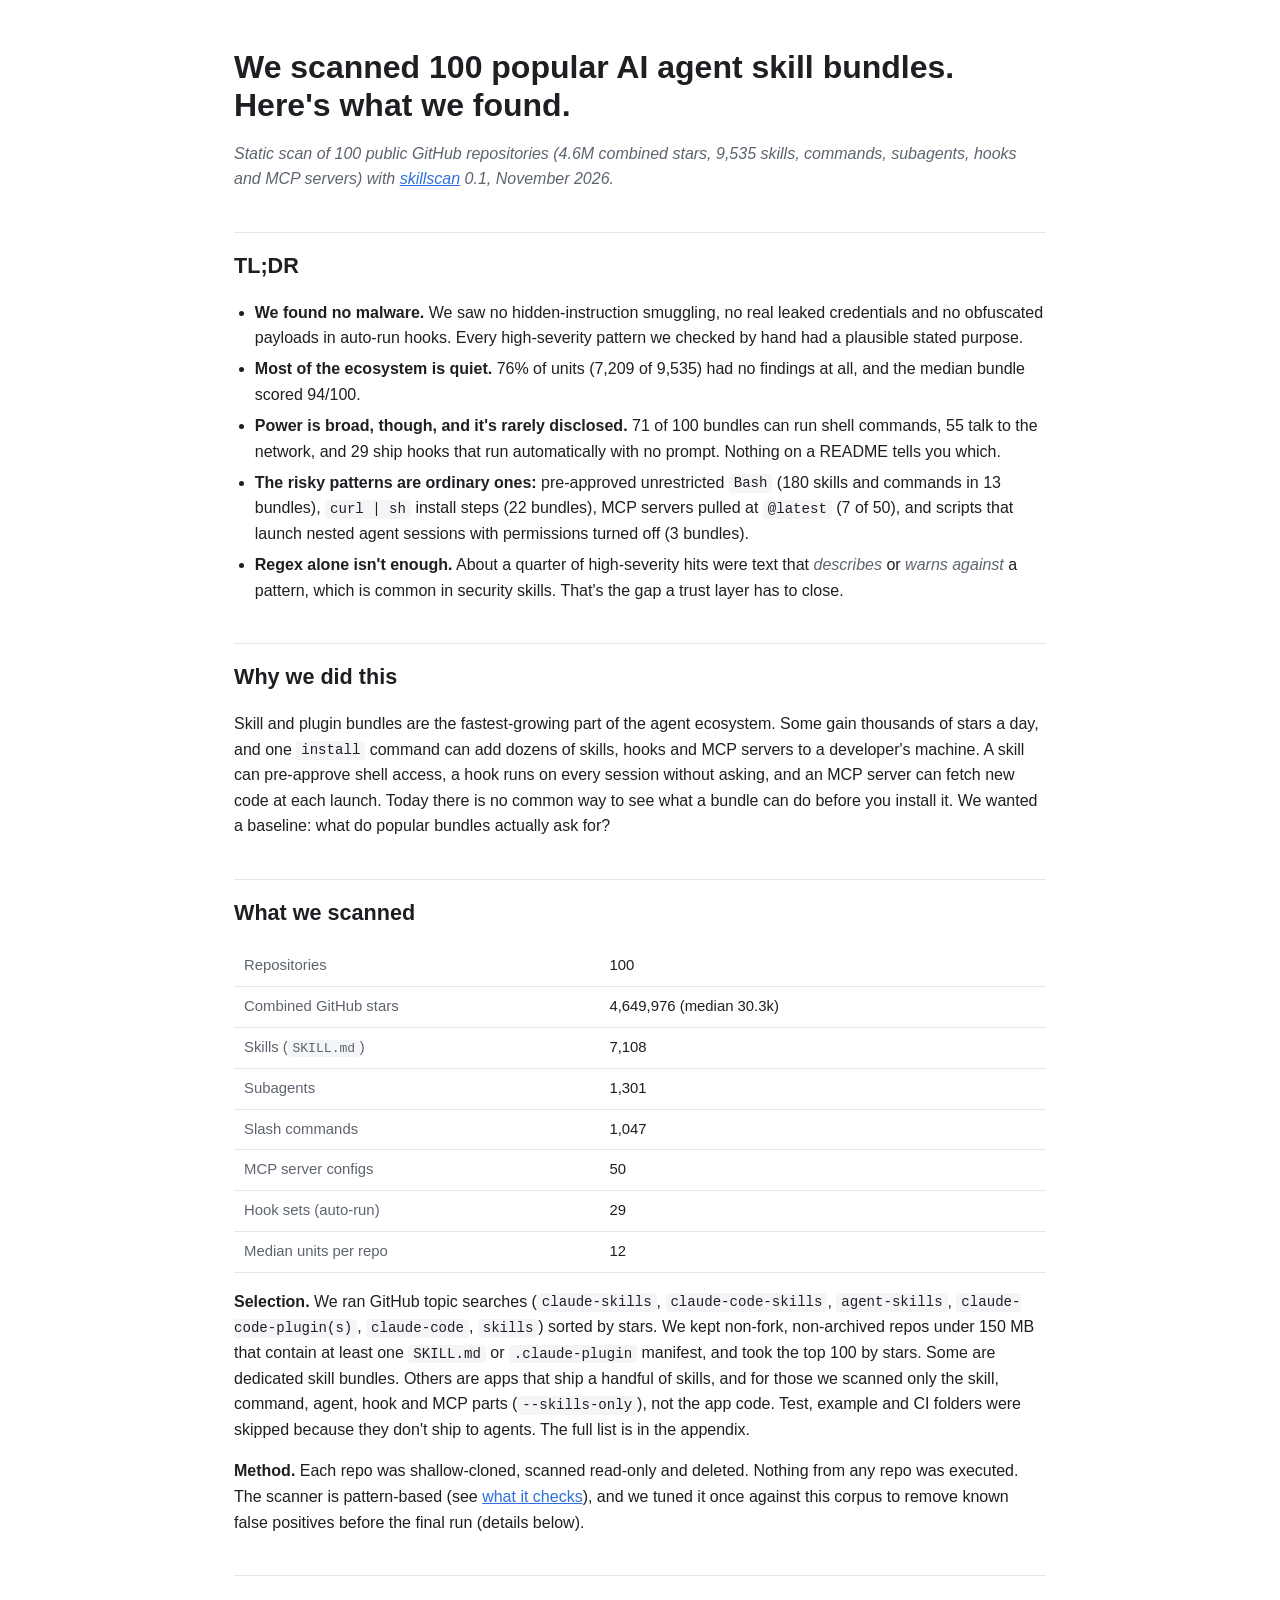
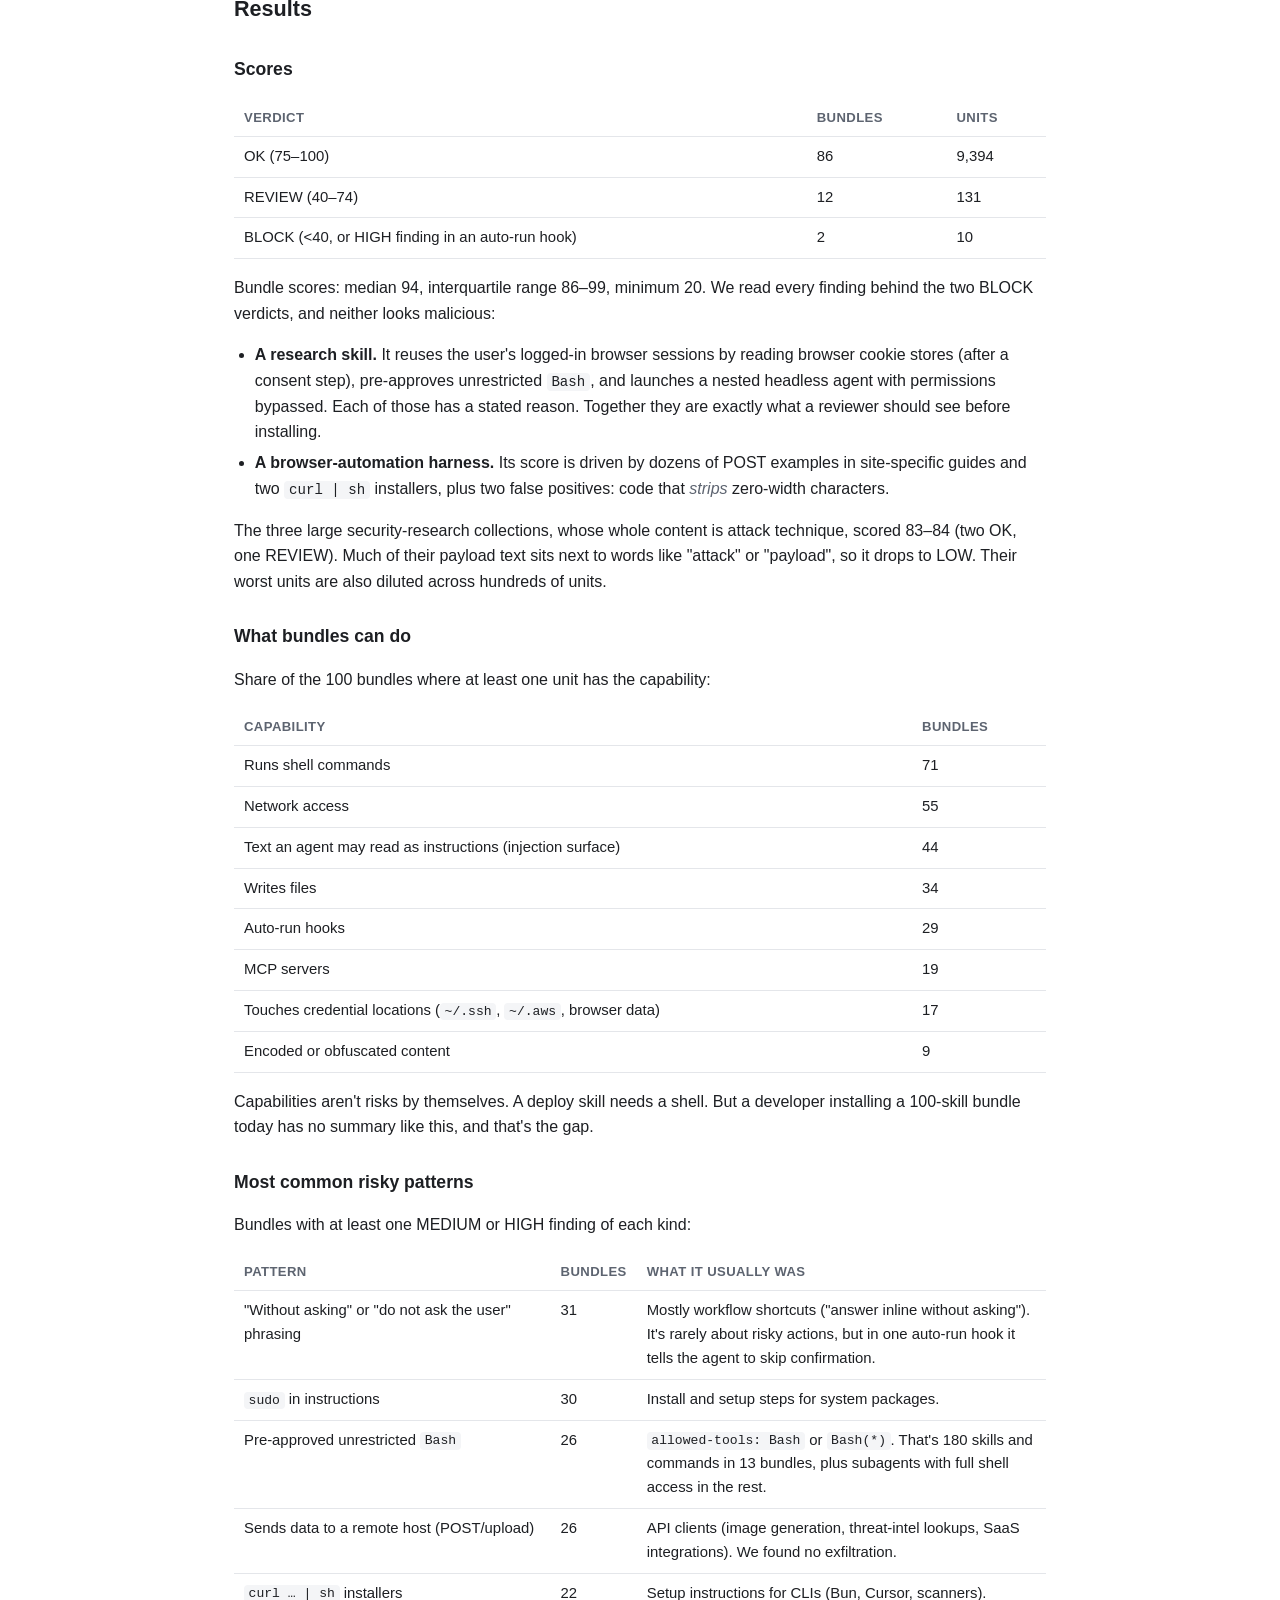
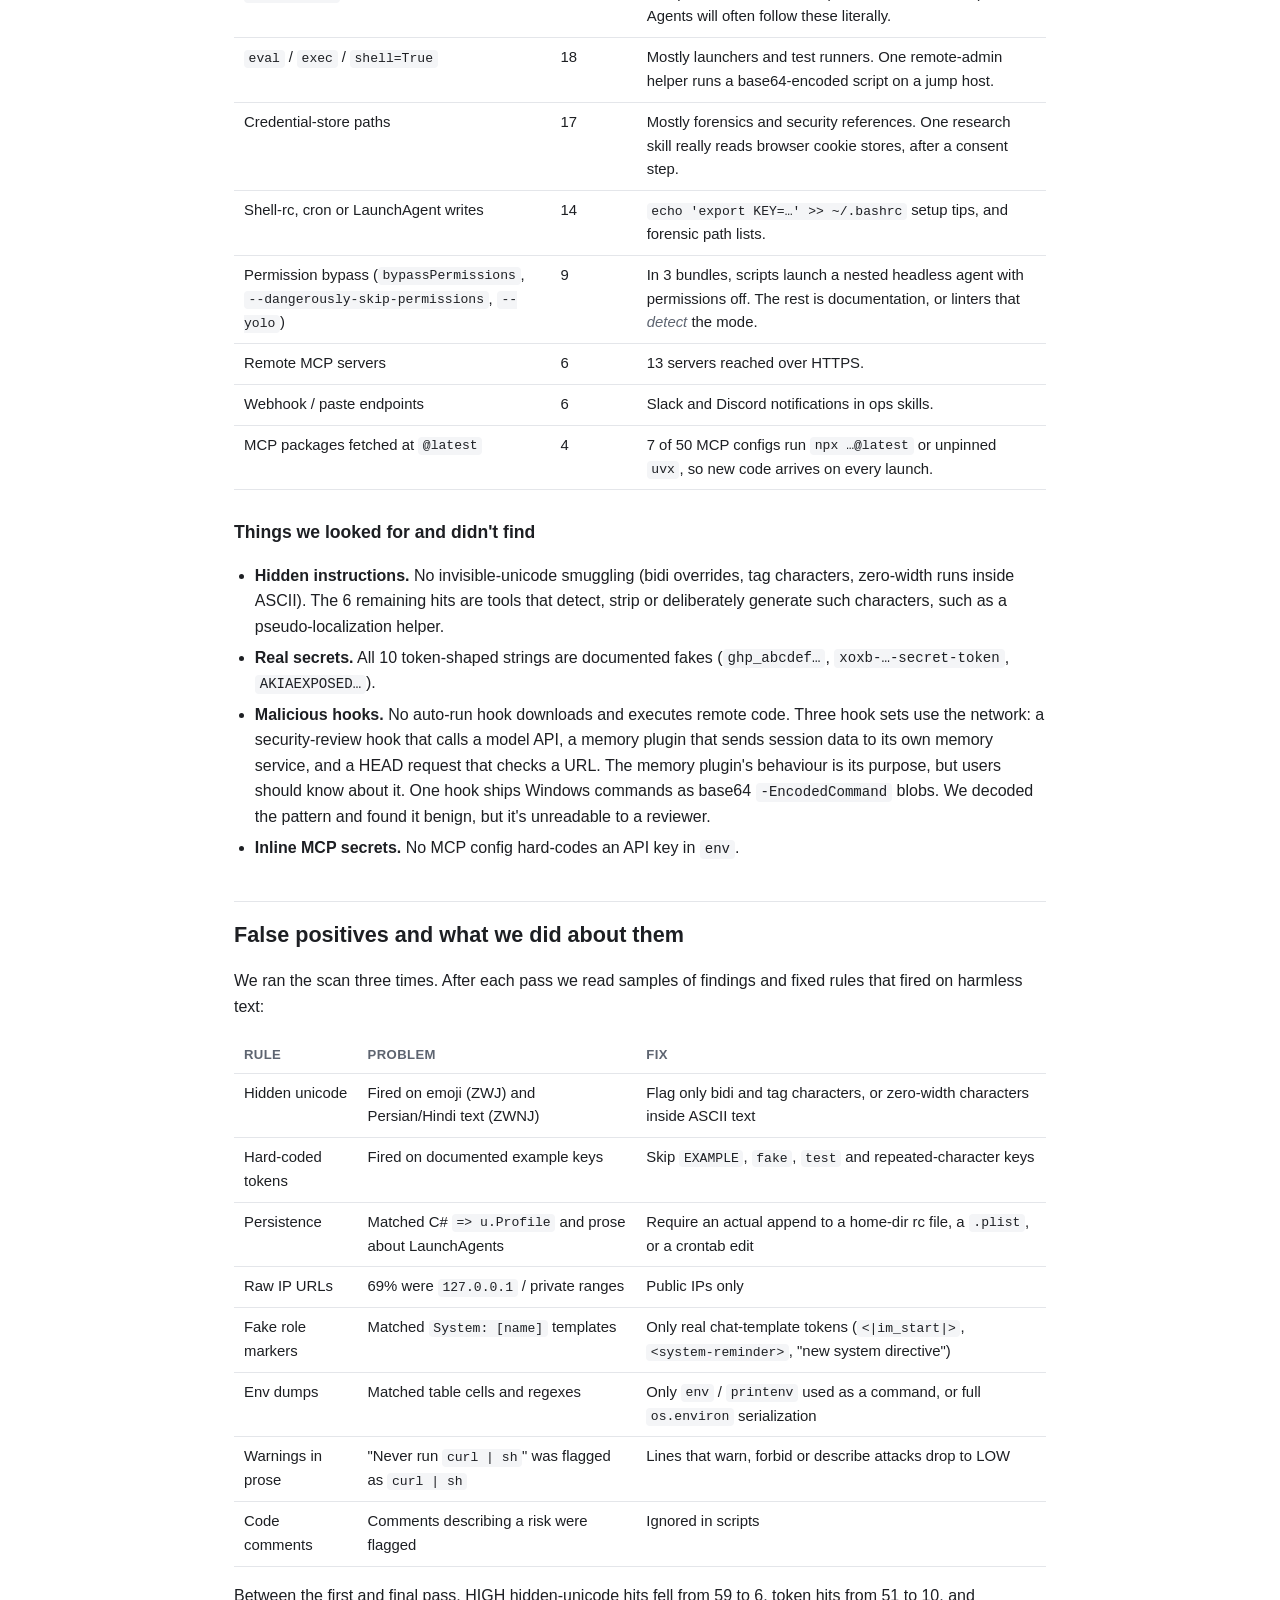
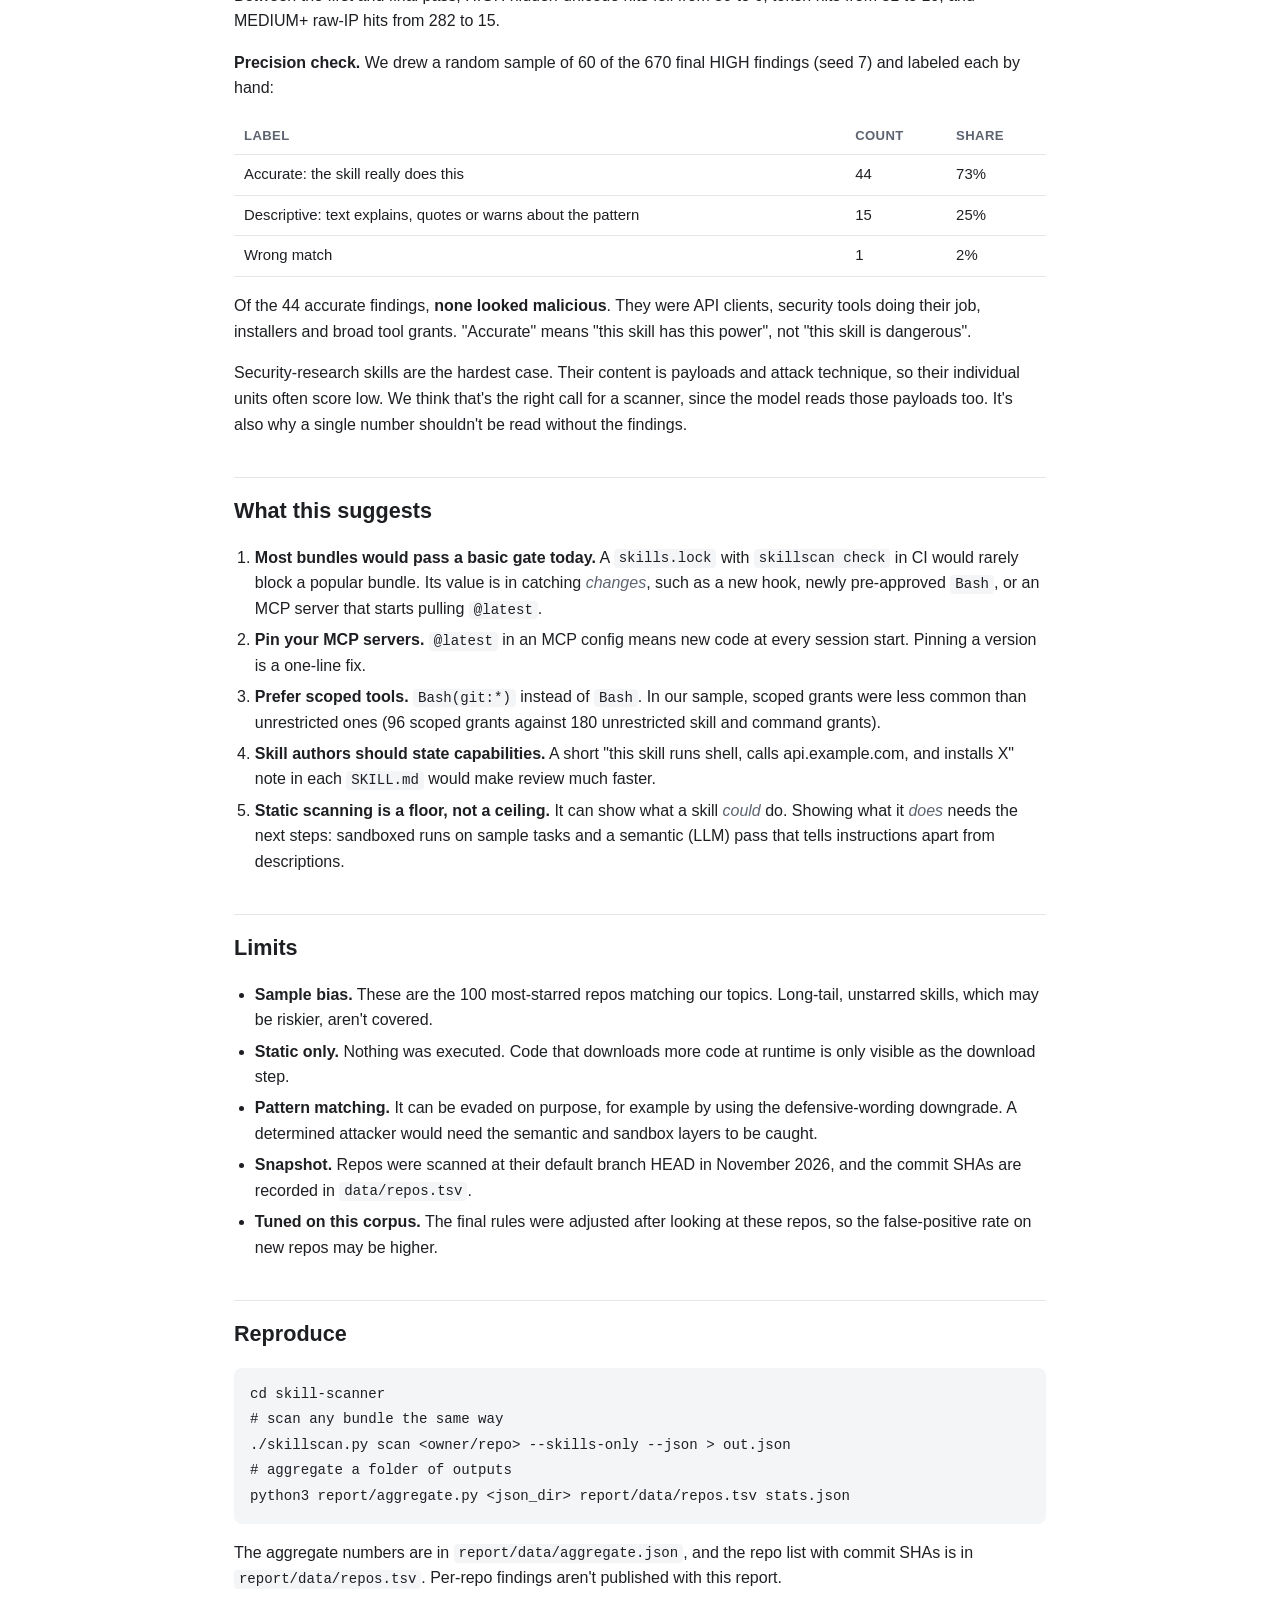
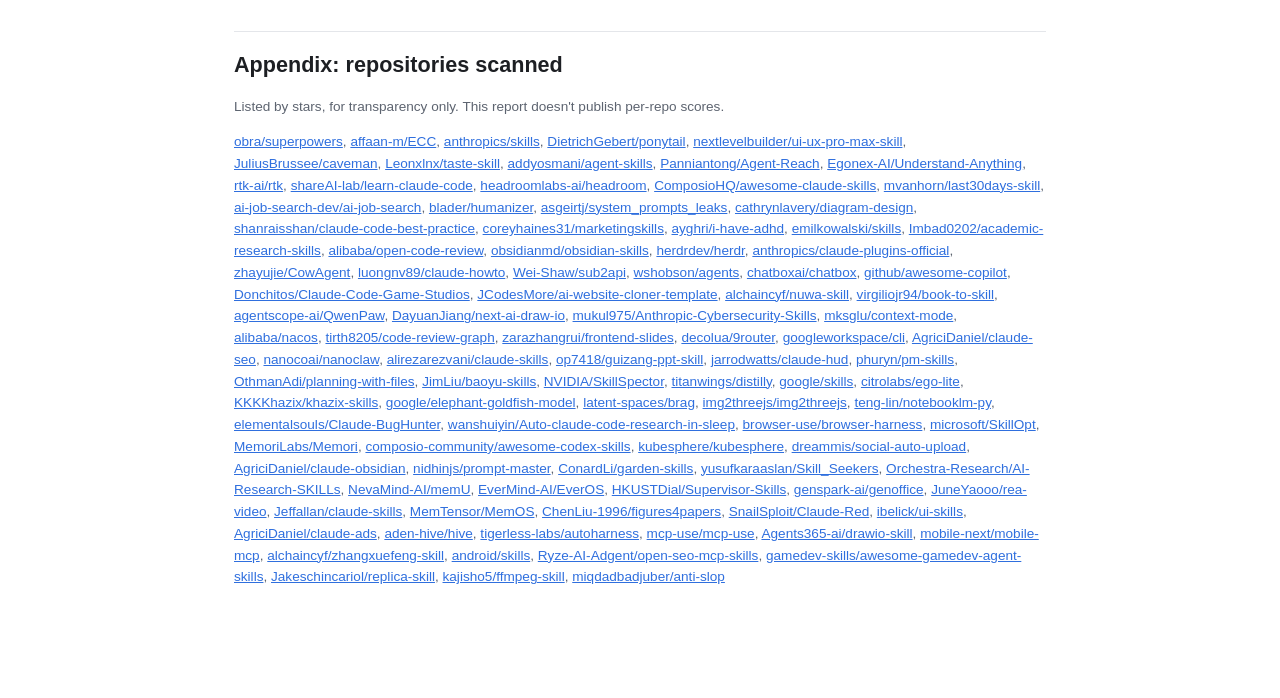
==== report/REPORT.html @ acdb9bb0 "Initial skillscan: scanner, report, ranking site, daily scan workflow Static trust scanner for agent" ====
<!doctype html>
<html lang="en"><head><meta charset="utf-8">
<meta name="viewport" content="width=device-width,initial-scale=1">
<title>We scanned 100 popular AI agent skill bundles. Here&#x27;s what we found.</title>
<style>
:root{--fg:#1d1f23;--muted:#5d6470;--bg:#fff;--line:#e4e6ea;--accent:#2f6fde;--code:#f4f5f7}
@media (prefers-color-scheme:dark){:root{--fg:#e6e8eb;--muted:#9aa1ac;--bg:#15171a;--line:#2b2f35;--accent:#7aa7ff;--code:#1f2227}}
*{box-sizing:border-box}
body{margin:0;background:var(--bg);color:var(--fg);font:16px/1.6 -apple-system,BlinkMacSystemFont,"Segoe UI",Inter,sans-serif}
main{max-width:860px;margin:0 auto;padding:48px 24px 96px}
h1{font-size:2rem;line-height:1.2;margin:0 0 .5rem}
h2{font-size:1.35rem;margin:2.5rem 0 .75rem;padding-top:1rem;border-top:1px solid var(--line)}
h3{font-size:1.1rem;margin:1.75rem 0 .5rem}
p,li{color:var(--fg)} em{color:var(--muted)}
a{color:var(--accent)}
code{font:0.88em ui-monospace,SFMono-Regular,Menlo,monospace;background:var(--code);padding:.1em .35em;border-radius:4px}
pre{background:var(--code);padding:14px 16px;border-radius:8px;overflow:auto} pre code{padding:0;background:none}
table{width:100%;border-collapse:collapse;margin:1rem 0;font-size:.93rem}
th,td{text-align:left;vertical-align:top;padding:8px 10px;border-bottom:1px solid var(--line)}
th{font-weight:600;color:var(--muted);font-size:.82rem;text-transform:uppercase;letter-spacing:.03em}
td:nth-child(2){font-variant-numeric:tabular-nums}
table.kv td:first-child{color:var(--muted);width:45%}
ul,ol{padding-left:1.3rem} li{margin:.35rem 0}
#appendix-repositories-scanned ~ p{font-size:.85rem;color:var(--muted)}
</style></head>
<body><main>
<h1 id="we-scanned-100-popular-ai-agent-skill-bundles-heres-what-we-found">We scanned 100 popular AI agent skill bundles. Here's what we found.</h1>
<p><em>Static scan of 100 public GitHub repositories (4.6M combined stars, 9,535 skills, commands, subagents, hooks and MCP servers) with <a href="../README.md">skillscan</a> 0.1, November 2026.</em></p>
<h2 id="tldr">TL;DR</h2>
<ul><li><strong>We found no malware.</strong> We saw no hidden-instruction smuggling, no real leaked credentials and no obfuscated payloads in auto-run hooks. Every high-severity pattern we checked by hand had a plausible stated purpose.</li><li><strong>Most of the ecosystem is quiet.</strong> 76% of units (7,209 of 9,535) had no findings at all, and the median bundle scored 94/100.</li><li><strong>Power is broad, though, and it's rarely disclosed.</strong> 71 of 100 bundles can run shell commands, 55 talk to the network, and 29 ship hooks that run automatically with no prompt. Nothing on a README tells you which.</li><li><strong>The risky patterns are ordinary ones:</strong> pre-approved unrestricted <code>Bash</code> (180 skills and commands in 13 bundles), <code>curl | sh</code> install steps (22 bundles), MCP servers pulled at <code>@latest</code> (7 of 50), and scripts that launch nested agent sessions with permissions turned off (3 bundles).</li><li><strong>Regex alone isn't enough.</strong> About a quarter of high-severity hits were text that <em>describes</em> or <em>warns against</em> a pattern, which is common in security skills. That's the gap a trust layer has to close.</li></ul>
<h2 id="why-we-did-this">Why we did this</h2>
<p>Skill and plugin bundles are the fastest-growing part of the agent ecosystem. Some gain thousands of stars a day, and one <code>install</code> command can add dozens of skills, hooks and MCP servers to a developer's machine. A skill can pre-approve shell access, a hook runs on every session without asking, and an MCP server can fetch new code at each launch. Today there is no common way to see what a bundle can do before you install it. We wanted a baseline: what do popular bundles actually ask for?</p>
<h2 id="what-we-scanned">What we scanned</h2>
<table class="kv"><tbody><tr><td>Repositories</td><td>100</td></tr><tr><td>Combined GitHub stars</td><td>4,649,976 (median 30.3k)</td></tr><tr><td>Skills (<code>SKILL.md</code>)</td><td>7,108</td></tr><tr><td>Subagents</td><td>1,301</td></tr><tr><td>Slash commands</td><td>1,047</td></tr><tr><td>MCP server configs</td><td>50</td></tr><tr><td>Hook sets (auto-run)</td><td>29</td></tr><tr><td>Median units per repo</td><td>12</td></tr></tbody></table>
<p><strong>Selection.</strong> We ran GitHub topic searches (<code>claude-skills</code>, <code>claude-code-skills</code>, <code>agent-skills</code>, <code>claude-code-plugin(s)</code>, <code>claude-code</code>, <code>skills</code>) sorted by stars. We kept non-fork, non-archived repos under 150 MB that contain at least one <code>SKILL.md</code> or <code>.claude-plugin</code> manifest, and took the top 100 by stars. Some are dedicated skill bundles. Others are apps that ship a handful of skills, and for those we scanned only the skill, command, agent, hook and MCP parts (<code>--skills-only</code>), not the app code. Test, example and CI folders were skipped because they don't ship to agents. The full list is in the appendix.</p>
<p><strong>Method.</strong> Each repo was shallow-cloned, scanned read-only and deleted. Nothing from any repo was executed. The scanner is pattern-based (see <a href="../README.md#what-it-checks">what it checks</a>), and we tuned it once against this corpus to remove known false positives before the final run (details below).</p>
<h2 id="results">Results</h2>
<h3 id="scores">Scores</h3>
<table><thead><tr><th>Verdict</th><th>Bundles</th><th>Units</th></tr></thead><tbody><tr><td>OK (75–100)</td><td>86</td><td>9,394</td></tr><tr><td>REVIEW (40–74)</td><td>12</td><td>131</td></tr><tr><td>BLOCK (&lt;40, or HIGH finding in an auto-run hook)</td><td>2</td><td>10</td></tr></tbody></table>
<p>Bundle scores: median 94, interquartile range 86–99, minimum 20. We read every finding behind the two BLOCK verdicts, and neither looks malicious:</p>
<ul><li><strong>A research skill.</strong> It reuses the user's logged-in browser sessions by reading browser cookie stores (after a consent step), pre-approves unrestricted <code>Bash</code>, and launches a nested headless agent with permissions bypassed. Each of those has a stated reason. Together they are exactly what a reviewer should see before installing.</li><li><strong>A browser-automation harness.</strong> Its score is driven by dozens of POST examples in site-specific guides and two <code>curl | sh</code> installers, plus two false positives: code that <em>strips</em> zero-width characters.</li></ul>
<p>The three large security-research collections, whose whole content is attack technique, scored 83–84 (two OK, one REVIEW). Much of their payload text sits next to words like "attack" or "payload", so it drops to LOW. Their worst units are also diluted across hundreds of units.</p>
<h3 id="what-bundles-can-do">What bundles can do</h3>
<p>Share of the 100 bundles where at least one unit has the capability:</p>
<table><thead><tr><th>Capability</th><th>Bundles</th></tr></thead><tbody><tr><td>Runs shell commands</td><td>71</td></tr><tr><td>Network access</td><td>55</td></tr><tr><td>Text an agent may read as instructions (injection surface)</td><td>44</td></tr><tr><td>Writes files</td><td>34</td></tr><tr><td>Auto-run hooks</td><td>29</td></tr><tr><td>MCP servers</td><td>19</td></tr><tr><td>Touches credential locations (<code>~/.ssh</code>, <code>~/.aws</code>, browser data)</td><td>17</td></tr><tr><td>Encoded or obfuscated content</td><td>9</td></tr></tbody></table>
<p>Capabilities aren't risks by themselves. A deploy skill needs a shell. But a developer installing a 100-skill bundle today has no summary like this, and that's the gap.</p>
<h3 id="most-common-risky-patterns">Most common risky patterns</h3>
<p>Bundles with at least one MEDIUM or HIGH finding of each kind:</p>
<table><thead><tr><th>Pattern</th><th>Bundles</th><th>What it usually was</th></tr></thead><tbody><tr><td>"Without asking" or "do not ask the user" phrasing</td><td>31</td><td>Mostly workflow shortcuts ("answer inline without asking"). It's rarely about risky actions, but in one auto-run hook it tells the agent to skip confirmation.</td></tr><tr><td><code>sudo</code> in instructions</td><td>30</td><td>Install and setup steps for system packages.</td></tr><tr><td>Pre-approved unrestricted <code>Bash</code></td><td>26</td><td><code>allowed-tools: Bash</code> or <code>Bash(*)</code>. That's 180 skills and commands in 13 bundles, plus subagents with full shell access in the rest.</td></tr><tr><td>Sends data to a remote host (POST/upload)</td><td>26</td><td>API clients (image generation, threat-intel lookups, SaaS integrations). We found no exfiltration.</td></tr><tr><td><code>curl … | sh</code> installers</td><td>22</td><td>Setup instructions for CLIs (Bun, Cursor, scanners). Agents will often follow these literally.</td></tr><tr><td><code>eval</code> / <code>exec</code> / <code>shell=True</code></td><td>18</td><td>Mostly launchers and test runners. One remote-admin helper runs a base64-encoded script on a jump host.</td></tr><tr><td>Credential-store paths</td><td>17</td><td>Mostly forensics and security references. One research skill really reads browser cookie stores, after a consent step.</td></tr><tr><td>Shell-rc, cron or LaunchAgent writes</td><td>14</td><td><code>echo &#x27;export KEY=…&#x27; &gt;&gt; ~/.bashrc</code> setup tips, and forensic path lists.</td></tr><tr><td>Permission bypass (<code>bypassPermissions</code>, <code>--dangerously-skip-permissions</code>, <code>--yolo</code>)</td><td>9</td><td>In 3 bundles, scripts launch a nested headless agent with permissions off. The rest is documentation, or linters that <em>detect</em> the mode.</td></tr><tr><td>Remote MCP servers</td><td>6</td><td>13 servers reached over HTTPS.</td></tr><tr><td>Webhook / paste endpoints</td><td>6</td><td>Slack and Discord notifications in ops skills.</td></tr><tr><td>MCP packages fetched at <code>@latest</code></td><td>4</td><td>7 of 50 MCP configs run <code>npx …@latest</code> or unpinned <code>uvx</code>, so new code arrives on every launch.</td></tr></tbody></table>
<h3 id="things-we-looked-for-and-didnt-find">Things we looked for and didn't find</h3>
<ul><li><strong>Hidden instructions.</strong> No invisible-unicode smuggling (bidi overrides, tag characters, zero-width runs inside ASCII). The 6 remaining hits are tools that detect, strip or deliberately generate such characters, such as a pseudo-localization helper.</li><li><strong>Real secrets.</strong> All 10 token-shaped strings are documented fakes (<code>ghp_abcdef…</code>, <code>xoxb-…-secret-token</code>, <code>AKIAEXPOSED…</code>).</li><li><strong>Malicious hooks.</strong> No auto-run hook downloads and executes remote code. Three hook sets use the network: a security-review hook that calls a model API, a memory plugin that sends session data to its own memory service, and a HEAD request that checks a URL. The memory plugin's behaviour is its purpose, but users should know about it. One hook ships Windows commands as base64 <code>-EncodedCommand</code> blobs. We decoded the pattern and found it benign, but it's unreadable to a reviewer.</li><li><strong>Inline MCP secrets.</strong> No MCP config hard-codes an API key in <code>env</code>.</li></ul>
<h2 id="false-positives-and-what-we-did-about-them">False positives and what we did about them</h2>
<p>We ran the scan three times. After each pass we read samples of findings and fixed rules that fired on harmless text:</p>
<table><thead><tr><th>Rule</th><th>Problem</th><th>Fix</th></tr></thead><tbody><tr><td>Hidden unicode</td><td>Fired on emoji (ZWJ) and Persian/Hindi text (ZWNJ)</td><td>Flag only bidi and tag characters, or zero-width characters inside ASCII text</td></tr><tr><td>Hard-coded tokens</td><td>Fired on documented example keys</td><td>Skip <code>EXAMPLE</code>, <code>fake</code>, <code>test</code> and repeated-character keys</td></tr><tr><td>Persistence</td><td>Matched C# <code>=&gt; u.Profile</code> and prose about LaunchAgents</td><td>Require an actual append to a home-dir rc file, a <code>.plist</code>, or a crontab edit</td></tr><tr><td>Raw IP URLs</td><td>69% were <code>127.0.0.1</code> / private ranges</td><td>Public IPs only</td></tr><tr><td>Fake role markers</td><td>Matched <code>System: [name]</code> templates</td><td>Only real chat-template tokens (<code>&lt;|im_start|&gt;</code>, <code>&lt;system-reminder&gt;</code>, "new system directive")</td></tr><tr><td>Env dumps</td><td>Matched table cells and regexes</td><td>Only <code>env</code> / <code>printenv</code> used as a command, or full <code>os.environ</code> serialization</td></tr><tr><td>Warnings in prose</td><td>"Never run <code>curl | sh</code>" was flagged as <code>curl | sh</code></td><td>Lines that warn, forbid or describe attacks drop to LOW</td></tr><tr><td>Code comments</td><td>Comments describing a risk were flagged</td><td>Ignored in scripts</td></tr></tbody></table>
<p>Between the first and final pass, HIGH hidden-unicode hits fell from 59 to 6, token hits from 51 to 10, and MEDIUM+ raw-IP hits from 282 to 15.</p>
<p><strong>Precision check.</strong> We drew a random sample of 60 of the 670 final HIGH findings (seed 7) and labeled each by hand:</p>
<table><thead><tr><th>Label</th><th>Count</th><th>Share</th></tr></thead><tbody><tr><td>Accurate: the skill really does this</td><td>44</td><td>73%</td></tr><tr><td>Descriptive: text explains, quotes or warns about the pattern</td><td>15</td><td>25%</td></tr><tr><td>Wrong match</td><td>1</td><td>2%</td></tr></tbody></table>
<p>Of the 44 accurate findings, <strong>none looked malicious</strong>. They were API clients, security tools doing their job, installers and broad tool grants. "Accurate" means "this skill has this power", not "this skill is dangerous".</p>
<p>Security-research skills are the hardest case. Their content is payloads and attack technique, so their individual units often score low. We think that's the right call for a scanner, since the model reads those payloads too. It's also why a single number shouldn't be read without the findings.</p>
<h2 id="what-this-suggests">What this suggests</h2>
<ol><li><strong>Most bundles would pass a basic gate today.</strong> A <code>skills.lock</code> with <code>skillscan check</code> in CI would rarely block a popular bundle. Its value is in catching <em>changes</em>, such as a new hook, newly pre-approved <code>Bash</code>, or an MCP server that starts pulling <code>@latest</code>.</li><li><strong>Pin your MCP servers.</strong> <code>@latest</code> in an MCP config means new code at every session start. Pinning a version is a one-line fix.</li><li><strong>Prefer scoped tools.</strong> <code>Bash(git:*)</code> instead of <code>Bash</code>. In our sample, scoped grants were less common than unrestricted ones (96 scoped grants against 180 unrestricted skill and command grants).</li><li><strong>Skill authors should state capabilities.</strong> A short "this skill runs shell, calls api.example.com, and installs X" note in each <code>SKILL.md</code> would make review much faster.</li><li><strong>Static scanning is a floor, not a ceiling.</strong> It can show what a skill <em>could</em> do. Showing what it <em>does</em> needs the next steps: sandboxed runs on sample tasks and a semantic (LLM) pass that tells instructions apart from descriptions.</li></ol>
<h2 id="limits">Limits</h2>
<ul><li><strong>Sample bias.</strong> These are the 100 most-starred repos matching our topics. Long-tail, unstarred skills, which may be riskier, aren't covered.</li><li><strong>Static only.</strong> Nothing was executed. Code that downloads more code at runtime is only visible as the download step.</li><li><strong>Pattern matching.</strong> It can be evaded on purpose, for example by using the defensive-wording downgrade. A determined attacker would need the semantic and sandbox layers to be caught.</li><li><strong>Snapshot.</strong> Repos were scanned at their default branch HEAD in November 2026, and the commit SHAs are recorded in <code>data/repos.tsv</code>.</li><li><strong>Tuned on this corpus.</strong> The final rules were adjusted after looking at these repos, so the false-positive rate on new repos may be higher.</li></ul>
<h2 id="reproduce">Reproduce</h2>
<pre><code>cd skill-scanner
# scan any bundle the same way
./skillscan.py scan &lt;owner/repo&gt; --skills-only --json &gt; out.json
# aggregate a folder of outputs
python3 report/aggregate.py &lt;json_dir&gt; report/data/repos.tsv stats.json</code></pre>
<p>The aggregate numbers are in <code>report/data/aggregate.json</code>, and the repo list with commit SHAs is in <code>report/data/repos.tsv</code>. Per-repo findings aren't published with this report.</p>
<h2 id="appendix-repositories-scanned">Appendix: repositories scanned</h2>
<p>Listed by stars, for transparency only. This report doesn't publish per-repo scores.</p>
<p><a href="https://github.com/obra/superpowers">obra/superpowers</a>, <a href="https://github.com/affaan-m/ECC">affaan-m/ECC</a>, <a href="https://github.com/anthropics/skills">anthropics/skills</a>, <a href="https://github.com/DietrichGebert/ponytail">DietrichGebert/ponytail</a>, <a href="https://github.com/nextlevelbuilder/ui-ux-pro-max-skill">nextlevelbuilder/ui-ux-pro-max-skill</a>, <a href="https://github.com/JuliusBrussee/caveman">JuliusBrussee/caveman</a>, <a href="https://github.com/Leonxlnx/taste-skill">Leonxlnx/taste-skill</a>, <a href="https://github.com/addyosmani/agent-skills">addyosmani/agent-skills</a>, <a href="https://github.com/Panniantong/Agent-Reach">Panniantong/Agent-Reach</a>, <a href="https://github.com/Egonex-AI/Understand-Anything">Egonex-AI/Understand-Anything</a>, <a href="https://github.com/rtk-ai/rtk">rtk-ai/rtk</a>, <a href="https://github.com/shareAI-lab/learn-claude-code">shareAI-lab/learn-claude-code</a>, <a href="https://github.com/headroomlabs-ai/headroom">headroomlabs-ai/headroom</a>, <a href="https://github.com/ComposioHQ/awesome-claude-skills">ComposioHQ/awesome-claude-skills</a>, <a href="https://github.com/mvanhorn/last30days-skill">mvanhorn/last30days-skill</a>, <a href="https://github.com/ai-job-search-dev/ai-job-search">ai-job-search-dev/ai-job-search</a>, <a href="https://github.com/blader/humanizer">blader/humanizer</a>, <a href="https://github.com/asgeirtj/system_prompts_leaks">asgeirtj/system_prompts_leaks</a>, <a href="https://github.com/cathrynlavery/diagram-design">cathrynlavery/diagram-design</a>, <a href="https://github.com/shanraisshan/claude-code-best-practice">shanraisshan/claude-code-best-practice</a>, <a href="https://github.com/coreyhaines31/marketingskills">coreyhaines31/marketingskills</a>, <a href="https://github.com/ayghri/i-have-adhd">ayghri/i-have-adhd</a>, <a href="https://github.com/emilkowalski/skills">emilkowalski/skills</a>, <a href="https://github.com/Imbad0202/academic-research-skills">Imbad0202/academic-research-skills</a>, <a href="https://github.com/alibaba/open-code-review">alibaba/open-code-review</a>, <a href="https://github.com/obsidianmd/obsidian-skills">obsidianmd/obsidian-skills</a>, <a href="https://github.com/herdrdev/herdr">herdrdev/herdr</a>, <a href="https://github.com/anthropics/claude-plugins-official">anthropics/claude-plugins-official</a>, <a href="https://github.com/zhayujie/CowAgent">zhayujie/CowAgent</a>, <a href="https://github.com/luongnv89/claude-howto">luongnv89/claude-howto</a>, <a href="https://github.com/Wei-Shaw/sub2api">Wei-Shaw/sub2api</a>, <a href="https://github.com/wshobson/agents">wshobson/agents</a>, <a href="https://github.com/chatboxai/chatbox">chatboxai/chatbox</a>, <a href="https://github.com/github/awesome-copilot">github/awesome-copilot</a>, <a href="https://github.com/Donchitos/Claude-Code-Game-Studios">Donchitos/Claude-Code-Game-Studios</a>, <a href="https://github.com/JCodesMore/ai-website-cloner-template">JCodesMore/ai-website-cloner-template</a>, <a href="https://github.com/alchaincyf/nuwa-skill">alchaincyf/nuwa-skill</a>, <a href="https://github.com/virgiliojr94/book-to-skill">virgiliojr94/book-to-skill</a>, <a href="https://github.com/agentscope-ai/QwenPaw">agentscope-ai/QwenPaw</a>, <a href="https://github.com/DayuanJiang/next-ai-draw-io">DayuanJiang/next-ai-draw-io</a>, <a href="https://github.com/mukul975/Anthropic-Cybersecurity-Skills">mukul975/Anthropic-Cybersecurity-Skills</a>, <a href="https://github.com/mksglu/context-mode">mksglu/context-mode</a>, <a href="https://github.com/alibaba/nacos">alibaba/nacos</a>, <a href="https://github.com/tirth8205/code-review-graph">tirth8205/code-review-graph</a>, <a href="https://github.com/zarazhangrui/frontend-slides">zarazhangrui/frontend-slides</a>, <a href="https://github.com/decolua/9router">decolua/9router</a>, <a href="https://github.com/googleworkspace/cli">googleworkspace/cli</a>, <a href="https://github.com/AgriciDaniel/claude-seo">AgriciDaniel/claude-seo</a>, <a href="https://github.com/nanocoai/nanoclaw">nanocoai/nanoclaw</a>, <a href="https://github.com/alirezarezvani/claude-skills">alirezarezvani/claude-skills</a>, <a href="https://github.com/op7418/guizang-ppt-skill">op7418/guizang-ppt-skill</a>, <a href="https://github.com/jarrodwatts/claude-hud">jarrodwatts/claude-hud</a>, <a href="https://github.com/phuryn/pm-skills">phuryn/pm-skills</a>, <a href="https://github.com/OthmanAdi/planning-with-files">OthmanAdi/planning-with-files</a>, <a href="https://github.com/JimLiu/baoyu-skills">JimLiu/baoyu-skills</a>, <a href="https://github.com/NVIDIA/SkillSpector">NVIDIA/SkillSpector</a>, <a href="https://github.com/titanwings/distilly">titanwings/distilly</a>, <a href="https://github.com/google/skills">google/skills</a>, <a href="https://github.com/citrolabs/ego-lite">citrolabs/ego-lite</a>, <a href="https://github.com/KKKKhazix/khazix-skills">KKKKhazix/khazix-skills</a>, <a href="https://github.com/google/elephant-goldfish-model">google/elephant-goldfish-model</a>, <a href="https://github.com/latent-spaces/brag">latent-spaces/brag</a>, <a href="https://github.com/img2threejs/img2threejs">img2threejs/img2threejs</a>, <a href="https://github.com/teng-lin/notebooklm-py">teng-lin/notebooklm-py</a>, <a href="https://github.com/elementalsouls/Claude-BugHunter">elementalsouls/Claude-BugHunter</a>, <a href="https://github.com/wanshuiyin/Auto-claude-code-research-in-sleep">wanshuiyin/Auto-claude-code-research-in-sleep</a>, <a href="https://github.com/browser-use/browser-harness">browser-use/browser-harness</a>, <a href="https://github.com/microsoft/SkillOpt">microsoft/SkillOpt</a>, <a href="https://github.com/MemoriLabs/Memori">MemoriLabs/Memori</a>, <a href="https://github.com/composio-community/awesome-codex-skills">composio-community/awesome-codex-skills</a>, <a href="https://github.com/kubesphere/kubesphere">kubesphere/kubesphere</a>, <a href="https://github.com/dreammis/social-auto-upload">dreammis/social-auto-upload</a>, <a href="https://github.com/AgriciDaniel/claude-obsidian">AgriciDaniel/claude-obsidian</a>, <a href="https://github.com/nidhinjs/prompt-master">nidhinjs/prompt-master</a>, <a href="https://github.com/ConardLi/garden-skills">ConardLi/garden-skills</a>, <a href="https://github.com/yusufkaraaslan/Skill_Seekers">yusufkaraaslan/Skill_Seekers</a>, <a href="https://github.com/Orchestra-Research/AI-Research-SKILLs">Orchestra-Research/AI-Research-SKILLs</a>, <a href="https://github.com/NevaMind-AI/memU">NevaMind-AI/memU</a>, <a href="https://github.com/EverMind-AI/EverOS">EverMind-AI/EverOS</a>, <a href="https://github.com/HKUSTDial/Supervisor-Skills">HKUSTDial/Supervisor-Skills</a>, <a href="https://github.com/genspark-ai/genoffice">genspark-ai/genoffice</a>, <a href="https://github.com/JuneYaooo/rea-video">JuneYaooo/rea-video</a>, <a href="https://github.com/Jeffallan/claude-skills">Jeffallan/claude-skills</a>, <a href="https://github.com/MemTensor/MemOS">MemTensor/MemOS</a>, <a href="https://github.com/ChenLiu-1996/figures4papers">ChenLiu-1996/figures4papers</a>, <a href="https://github.com/SnailSploit/Claude-Red">SnailSploit/Claude-Red</a>, <a href="https://github.com/ibelick/ui-skills">ibelick/ui-skills</a>, <a href="https://github.com/AgriciDaniel/claude-ads">AgriciDaniel/claude-ads</a>, <a href="https://github.com/aden-hive/hive">aden-hive/hive</a>, <a href="https://github.com/tigerless-labs/autoharness">tigerless-labs/autoharness</a>, <a href="https://github.com/mcp-use/mcp-use">mcp-use/mcp-use</a>, <a href="https://github.com/Agents365-ai/drawio-skill">Agents365-ai/drawio-skill</a>, <a href="https://github.com/mobile-next/mobile-mcp">mobile-next/mobile-mcp</a>, <a href="https://github.com/alchaincyf/zhangxuefeng-skill">alchaincyf/zhangxuefeng-skill</a>, <a href="https://github.com/android/skills">android/skills</a>, <a href="https://github.com/Ryze-AI-Adgent/open-seo-mcp-skills">Ryze-AI-Adgent/open-seo-mcp-skills</a>, <a href="https://github.com/gamedev-skills/awesome-gamedev-agent-skills">gamedev-skills/awesome-gamedev-agent-skills</a>, <a href="https://github.com/Jakeschincariol/replica-skill">Jakeschincariol/replica-skill</a>, <a href="https://github.com/kajisho5/ffmpeg-skill">kajisho5/ffmpeg-skill</a>, <a href="https://github.com/miqdadbadjuber/anti-slop">miqdadbadjuber/anti-slop</a></p>
</main></body></html>
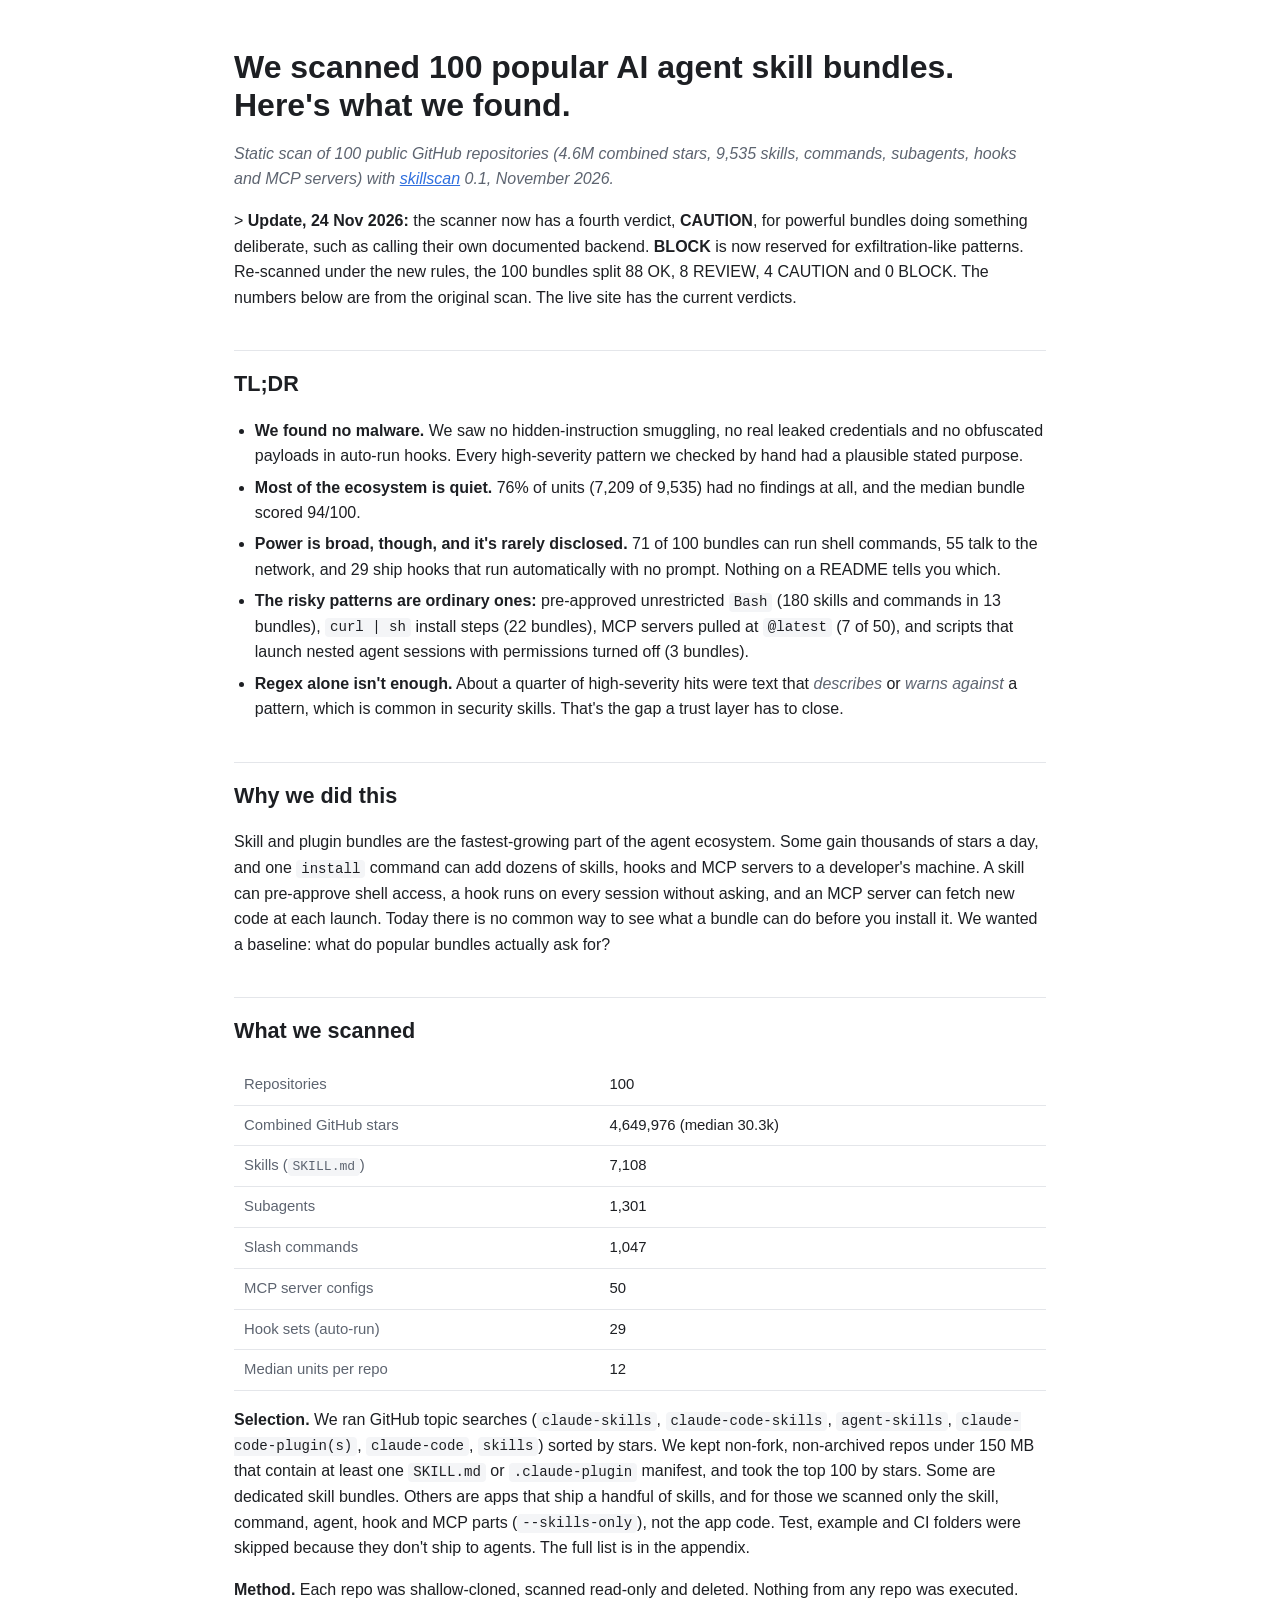
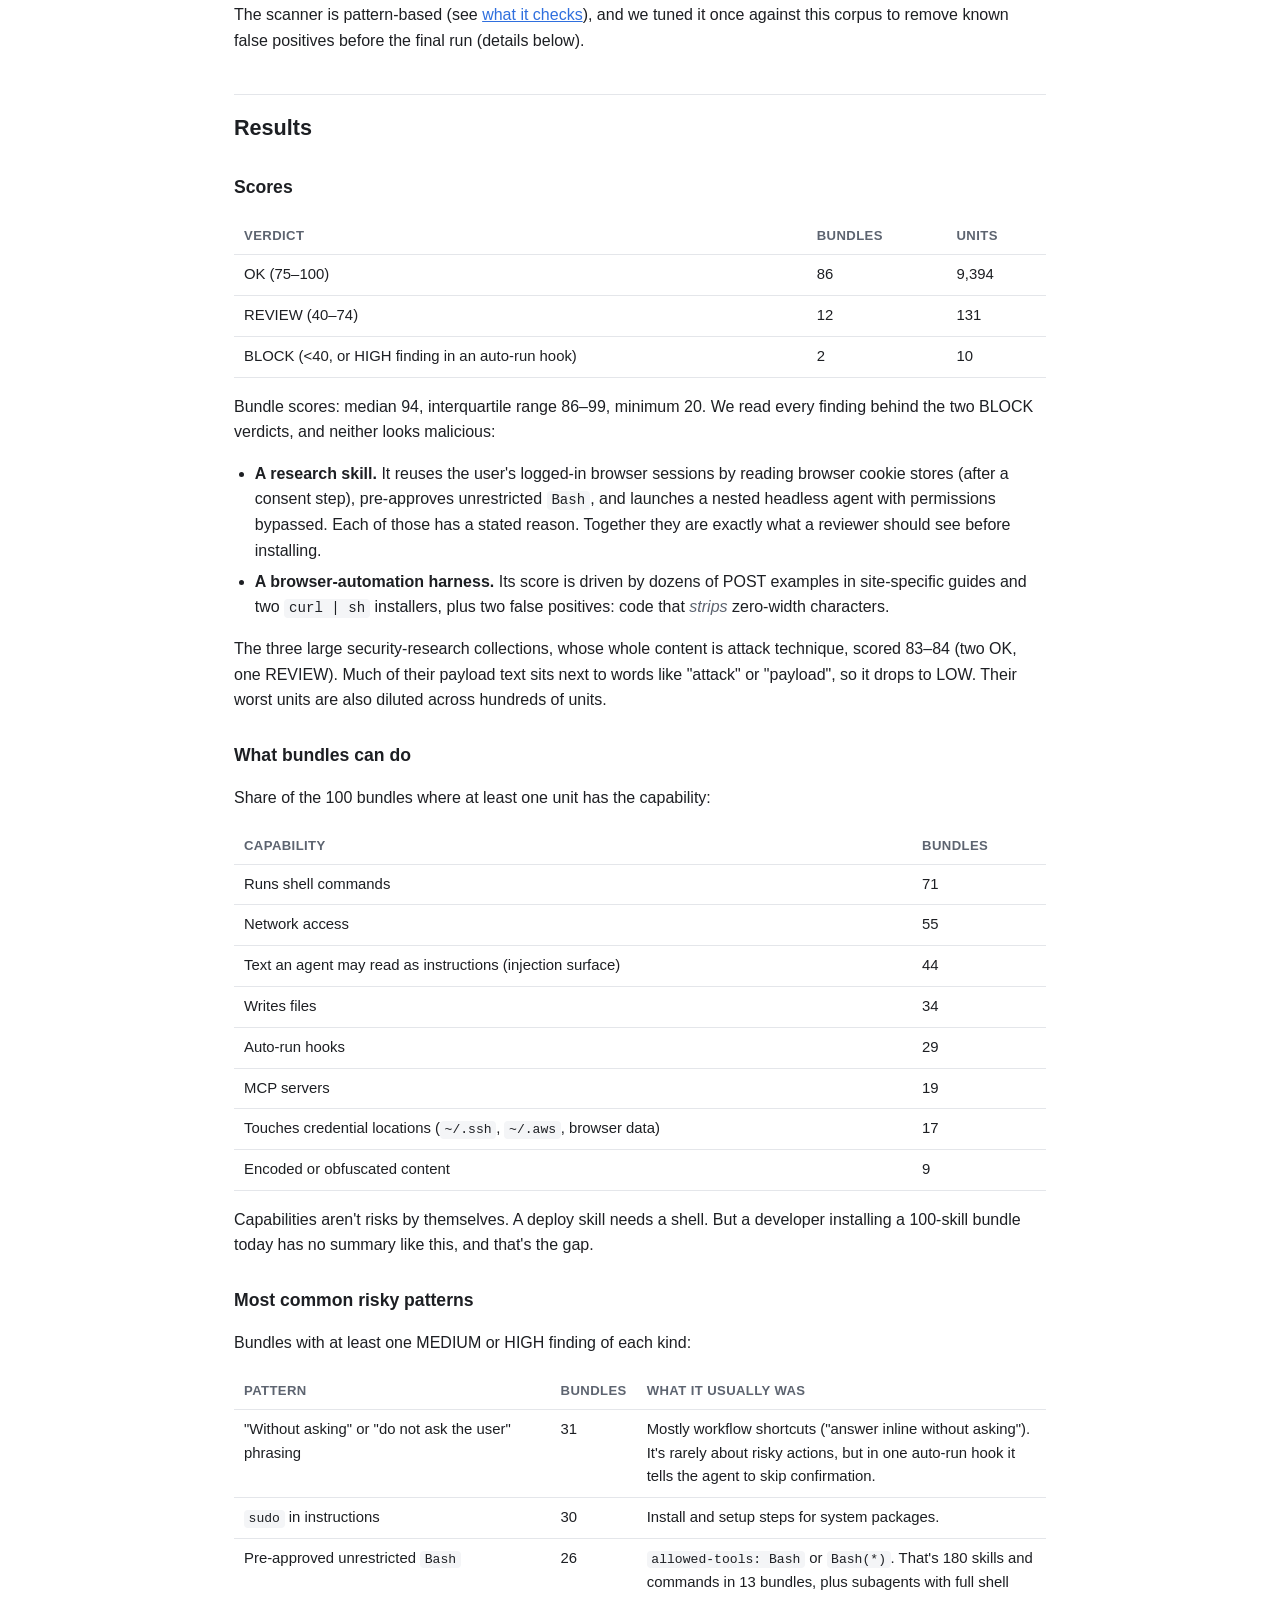
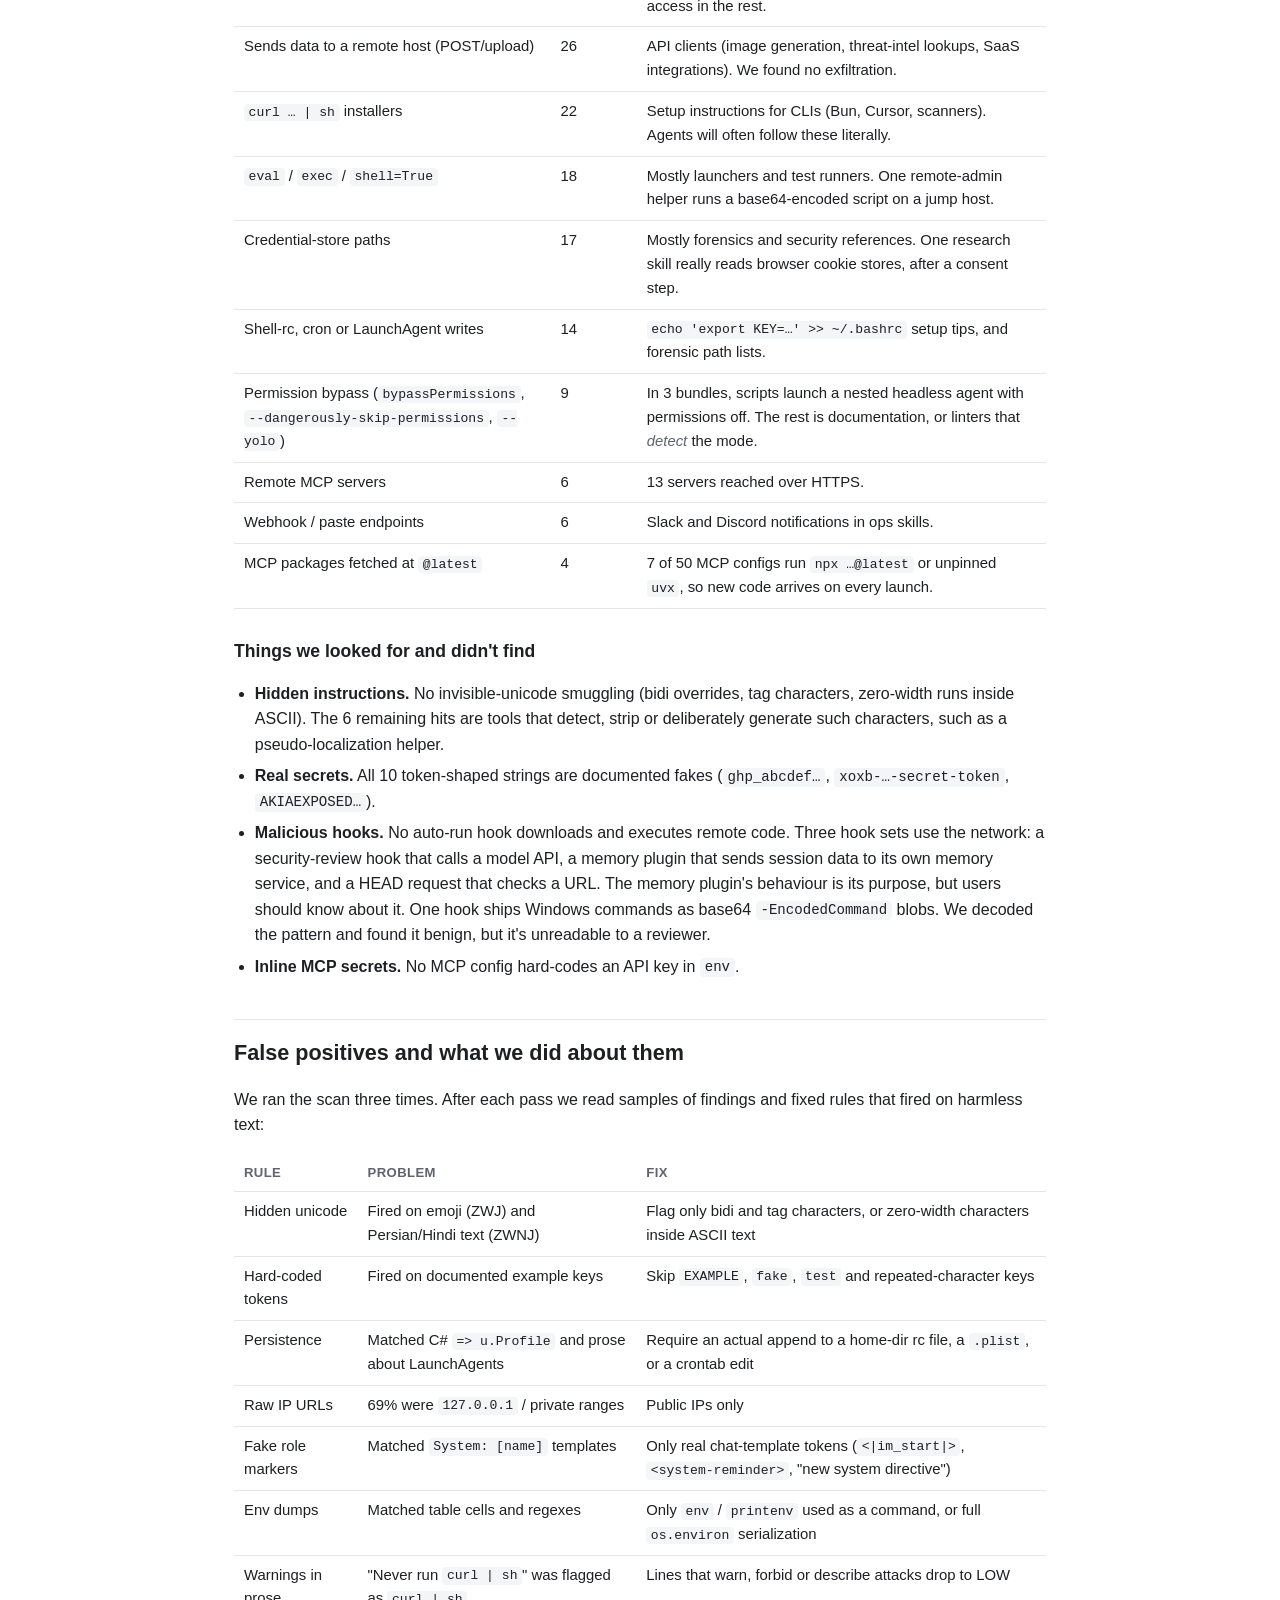
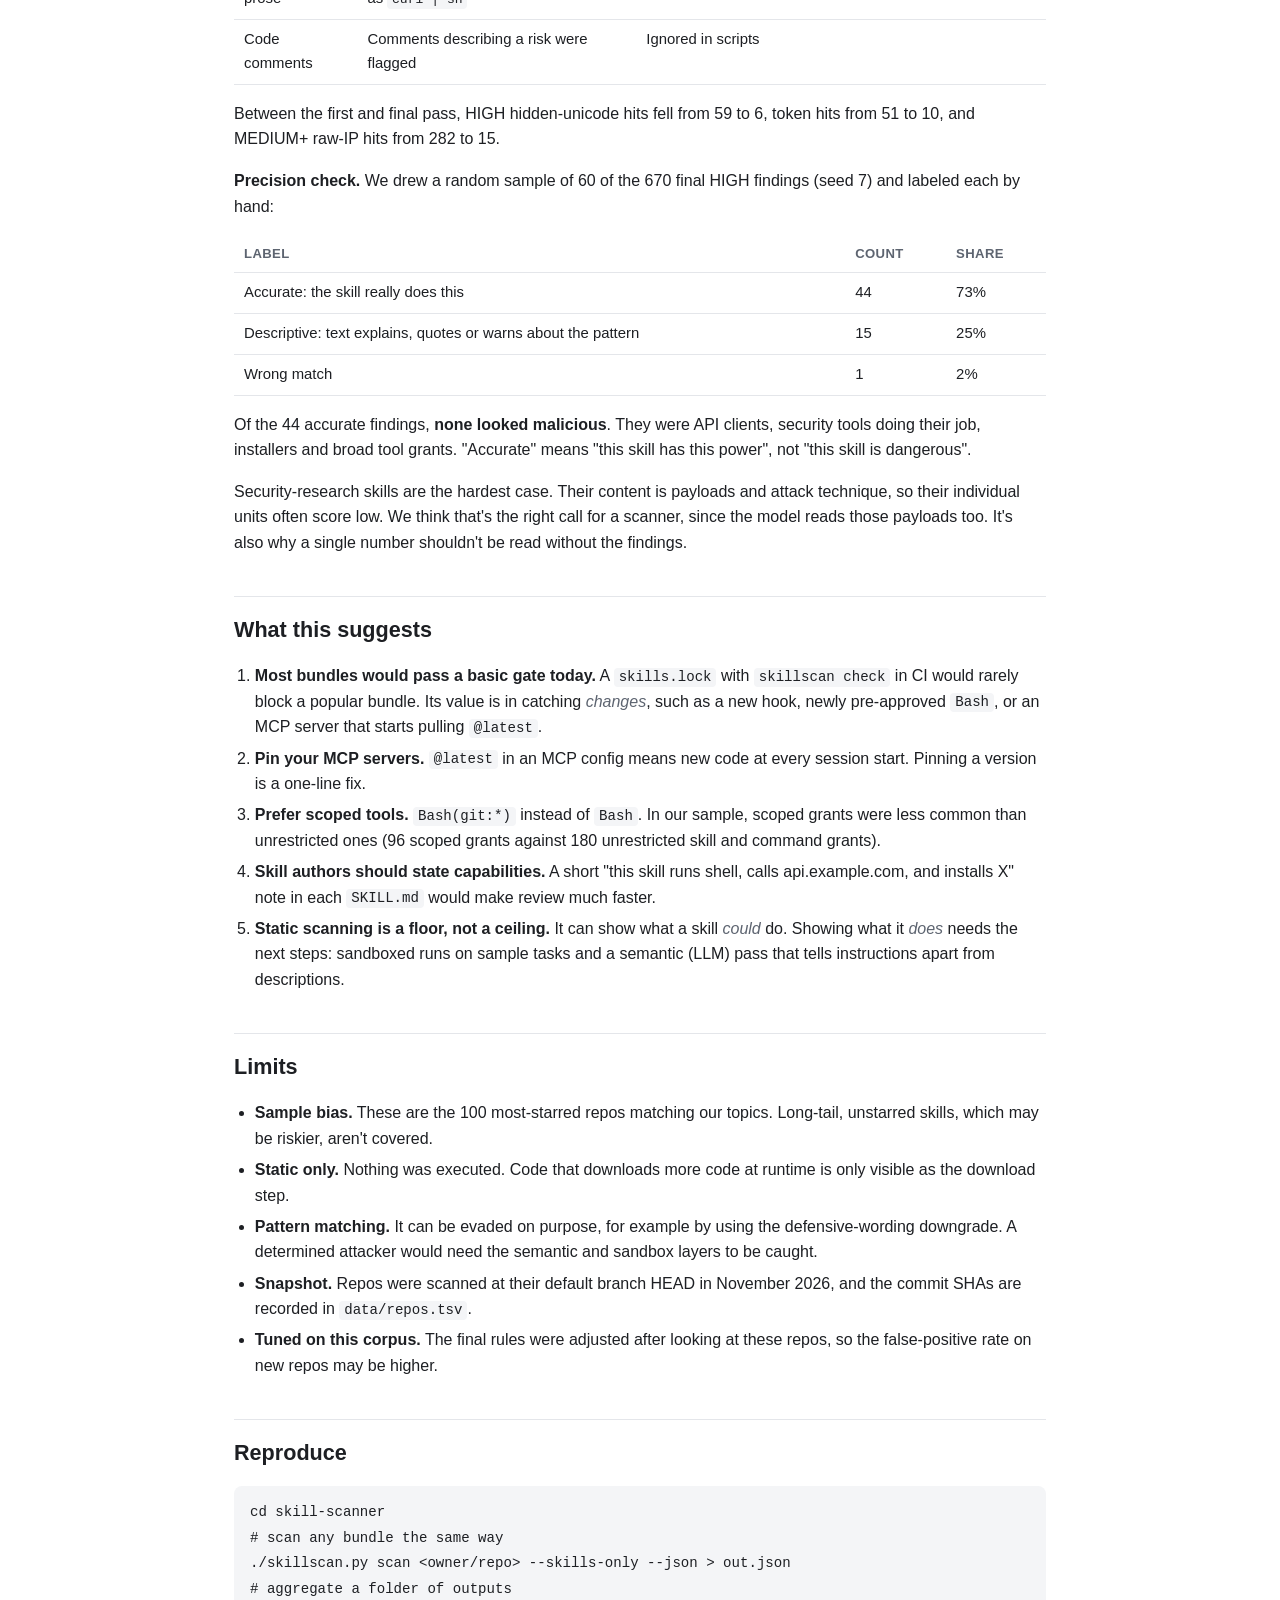
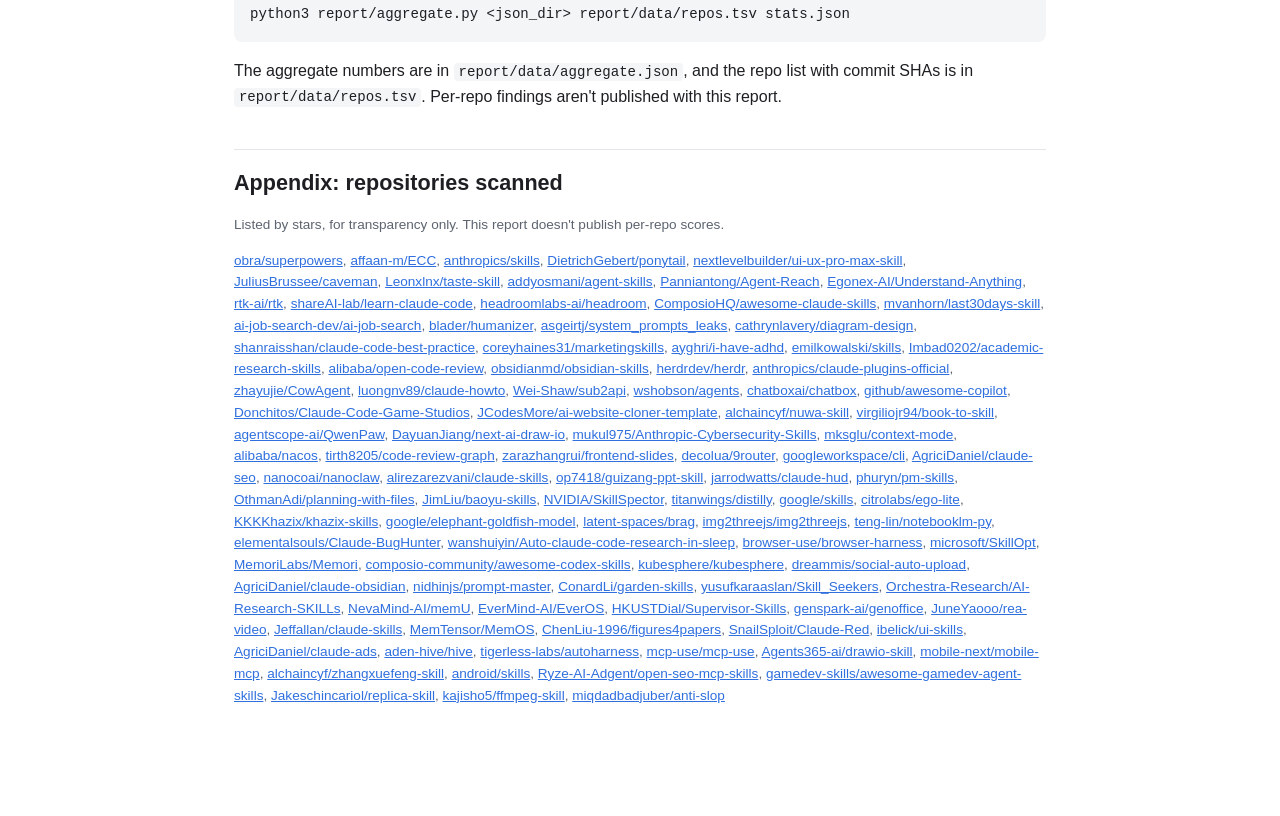
==== commit 2737d4a2: "Add CAUTION verdict; reserve BLOCK for exfiltration-like patterns - Network calls to a bundle's own " ====
--- a/report/REPORT.html
+++ b/report/REPORT.html
@@ -26,6 +26,7 @@
 <body><main>
 <h1 id="we-scanned-100-popular-ai-agent-skill-bundles-heres-what-we-found">We scanned 100 popular AI agent skill bundles. Here's what we found.</h1>
 <p><em>Static scan of 100 public GitHub repositories (4.6M combined stars, 9,535 skills, commands, subagents, hooks and MCP servers) with <a href="../README.md">skillscan</a> 0.1, November 2026.</em></p>
+<p>&gt; <strong>Update, 24 Nov 2026:</strong> the scanner now has a fourth verdict, <strong>CAUTION</strong>, for powerful bundles doing something deliberate, such as calling their own documented backend. <strong>BLOCK</strong> is now reserved for exfiltration-like patterns. Re-scanned under the new rules, the 100 bundles split 88 OK, 8 REVIEW, 4 CAUTION and 0 BLOCK. The numbers below are from the original scan. The live site has the current verdicts.</p>
 <h2 id="tldr">TL;DR</h2>
 <ul><li><strong>We found no malware.</strong> We saw no hidden-instruction smuggling, no real leaked credentials and no obfuscated payloads in auto-run hooks. Every high-severity pattern we checked by hand had a plausible stated purpose.</li><li><strong>Most of the ecosystem is quiet.</strong> 76% of units (7,209 of 9,535) had no findings at all, and the median bundle scored 94/100.</li><li><strong>Power is broad, though, and it's rarely disclosed.</strong> 71 of 100 bundles can run shell commands, 55 talk to the network, and 29 ship hooks that run automatically with no prompt. Nothing on a README tells you which.</li><li><strong>The risky patterns are ordinary ones:</strong> pre-approved unrestricted <code>Bash</code> (180 skills and commands in 13 bundles), <code>curl | sh</code> install steps (22 bundles), MCP servers pulled at <code>@latest</code> (7 of 50), and scripts that launch nested agent sessions with permissions turned off (3 bundles).</li><li><strong>Regex alone isn't enough.</strong> About a quarter of high-severity hits were text that <em>describes</em> or <em>warns against</em> a pattern, which is common in security skills. That's the gap a trust layer has to close.</li></ul>
 <h2 id="why-we-did-this">Why we did this</h2>
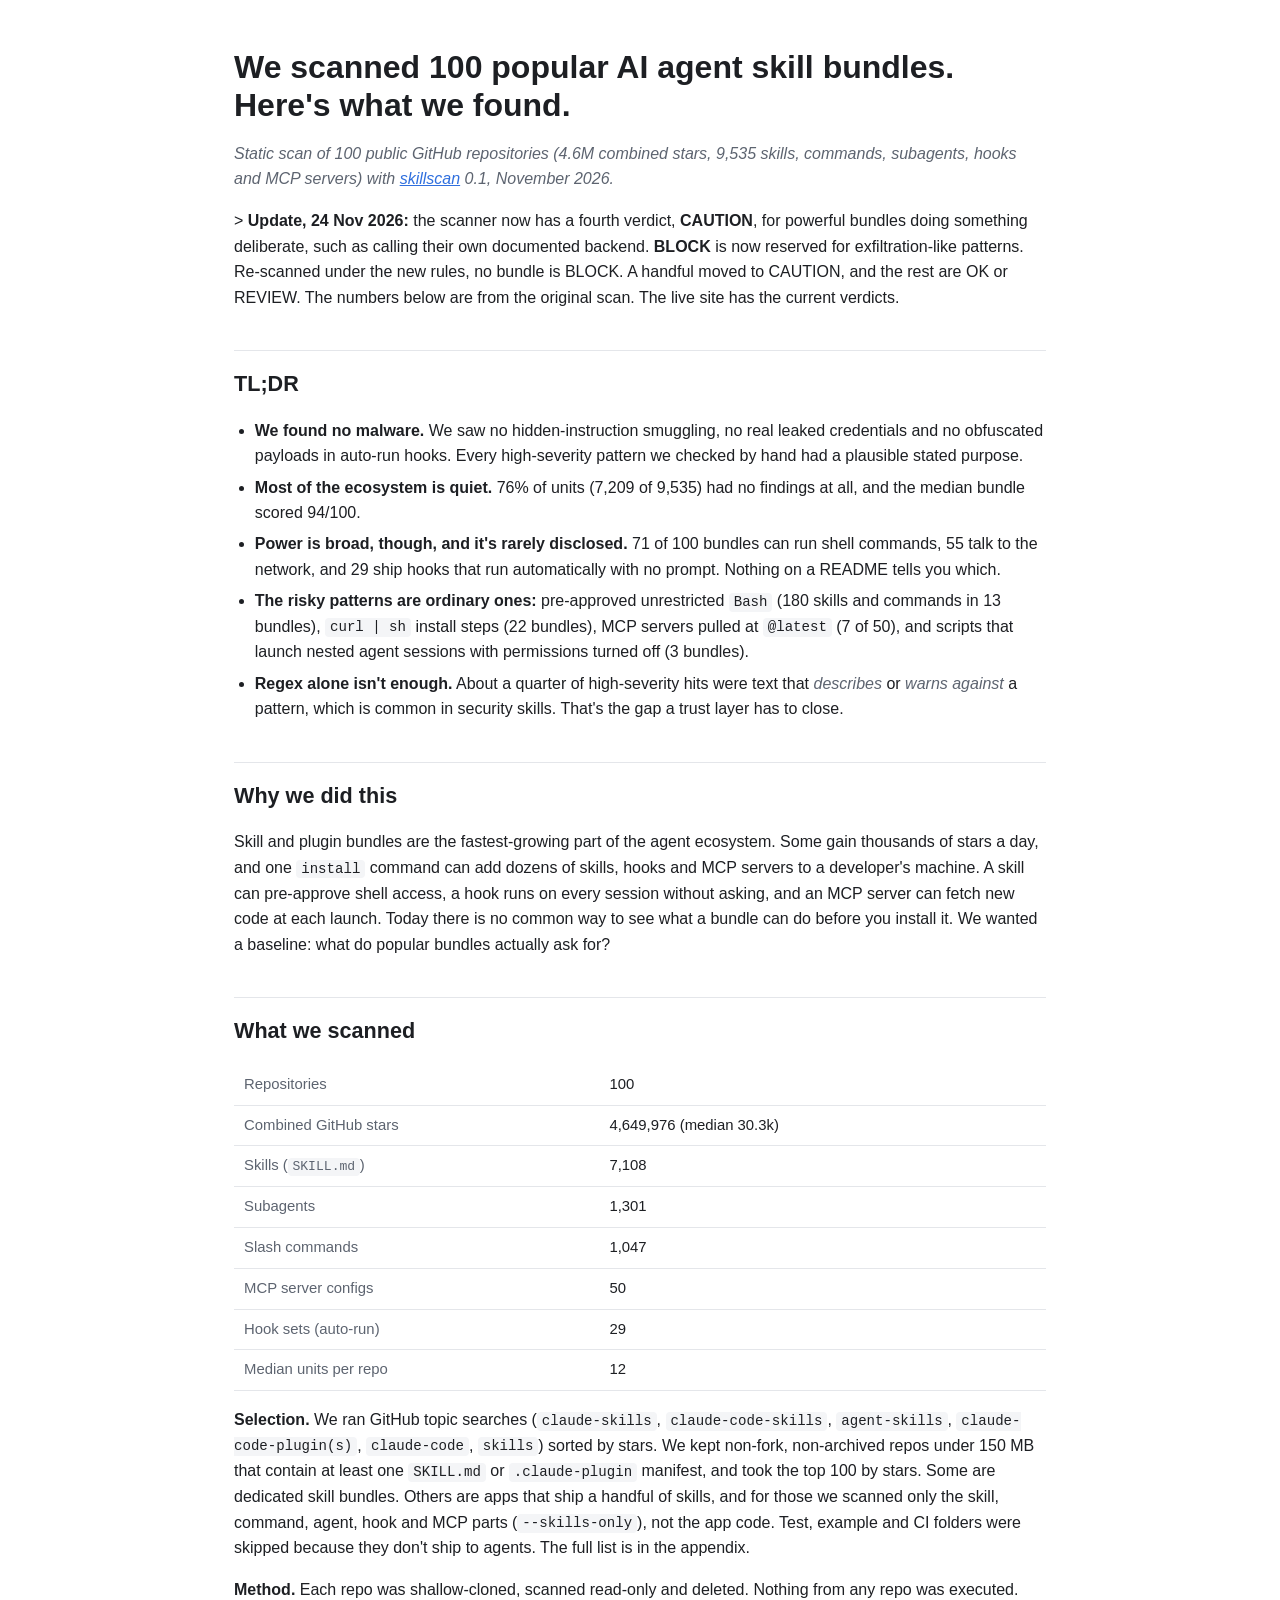
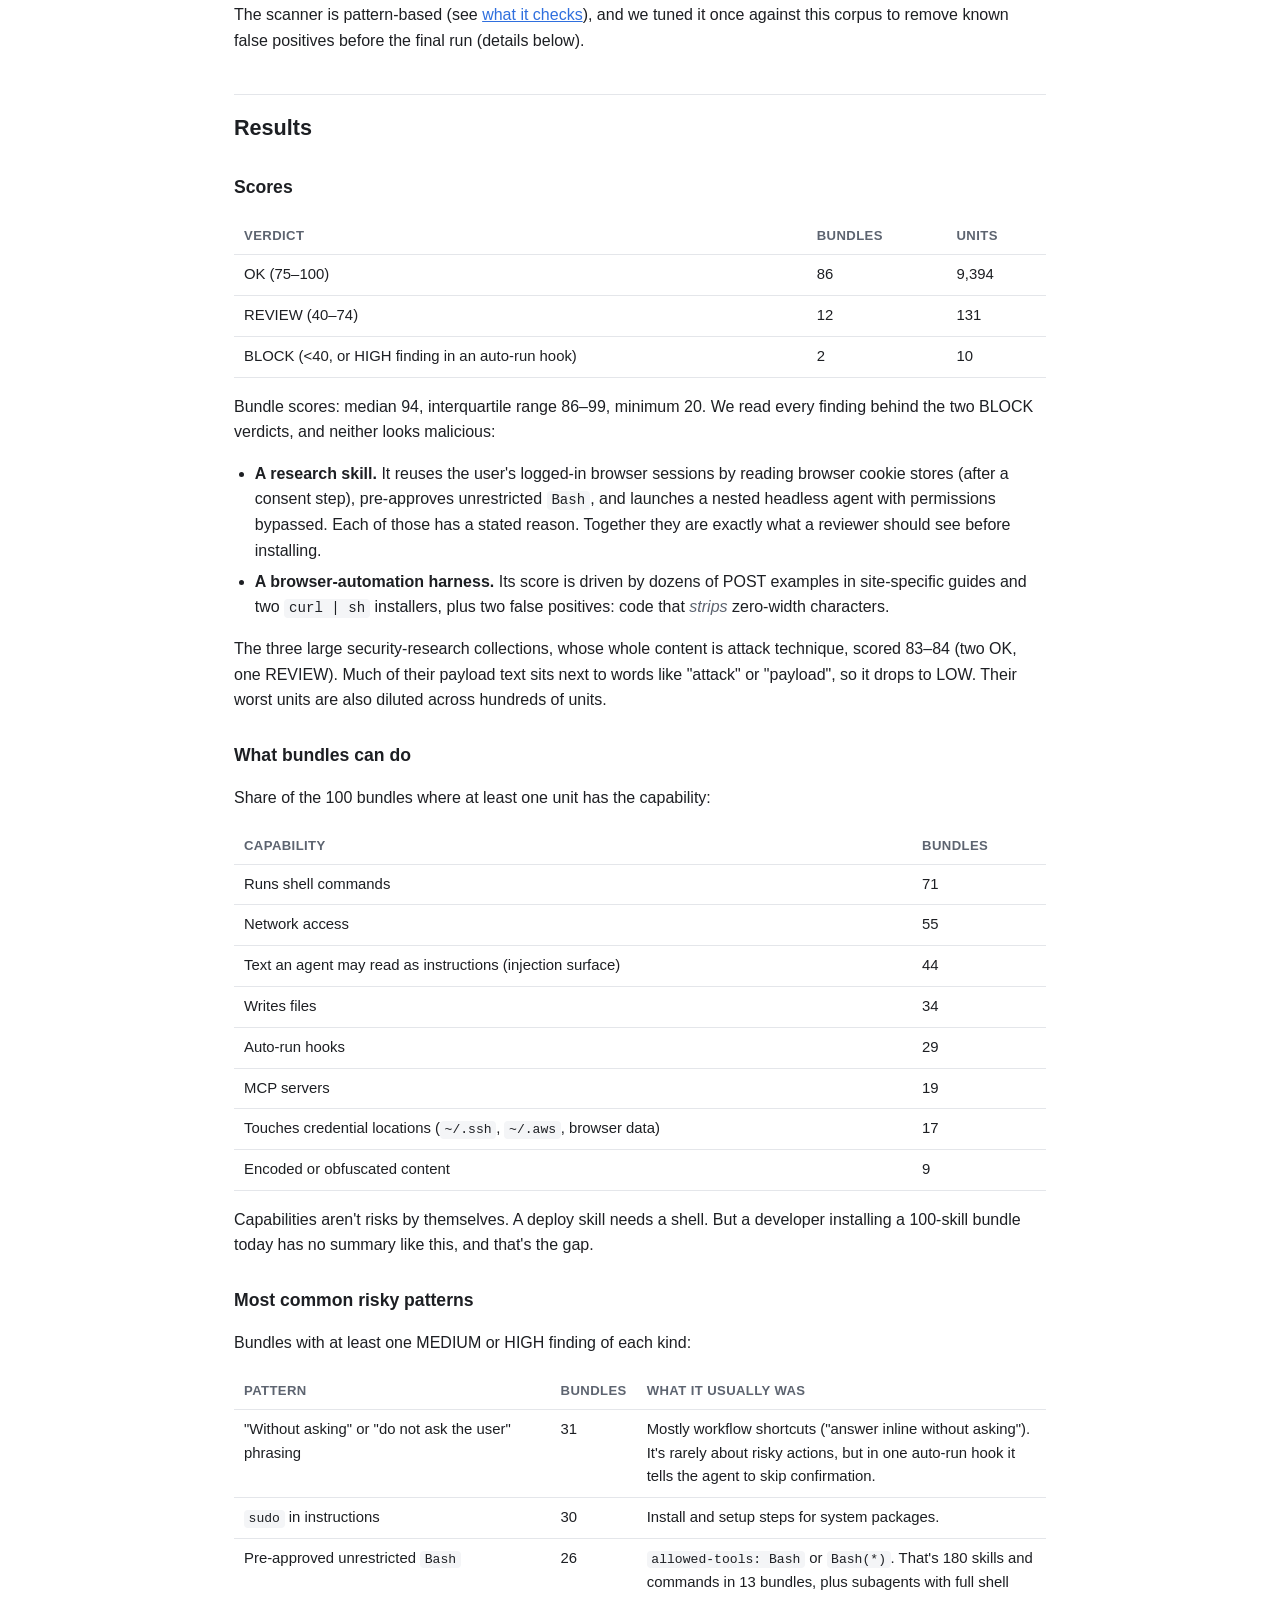
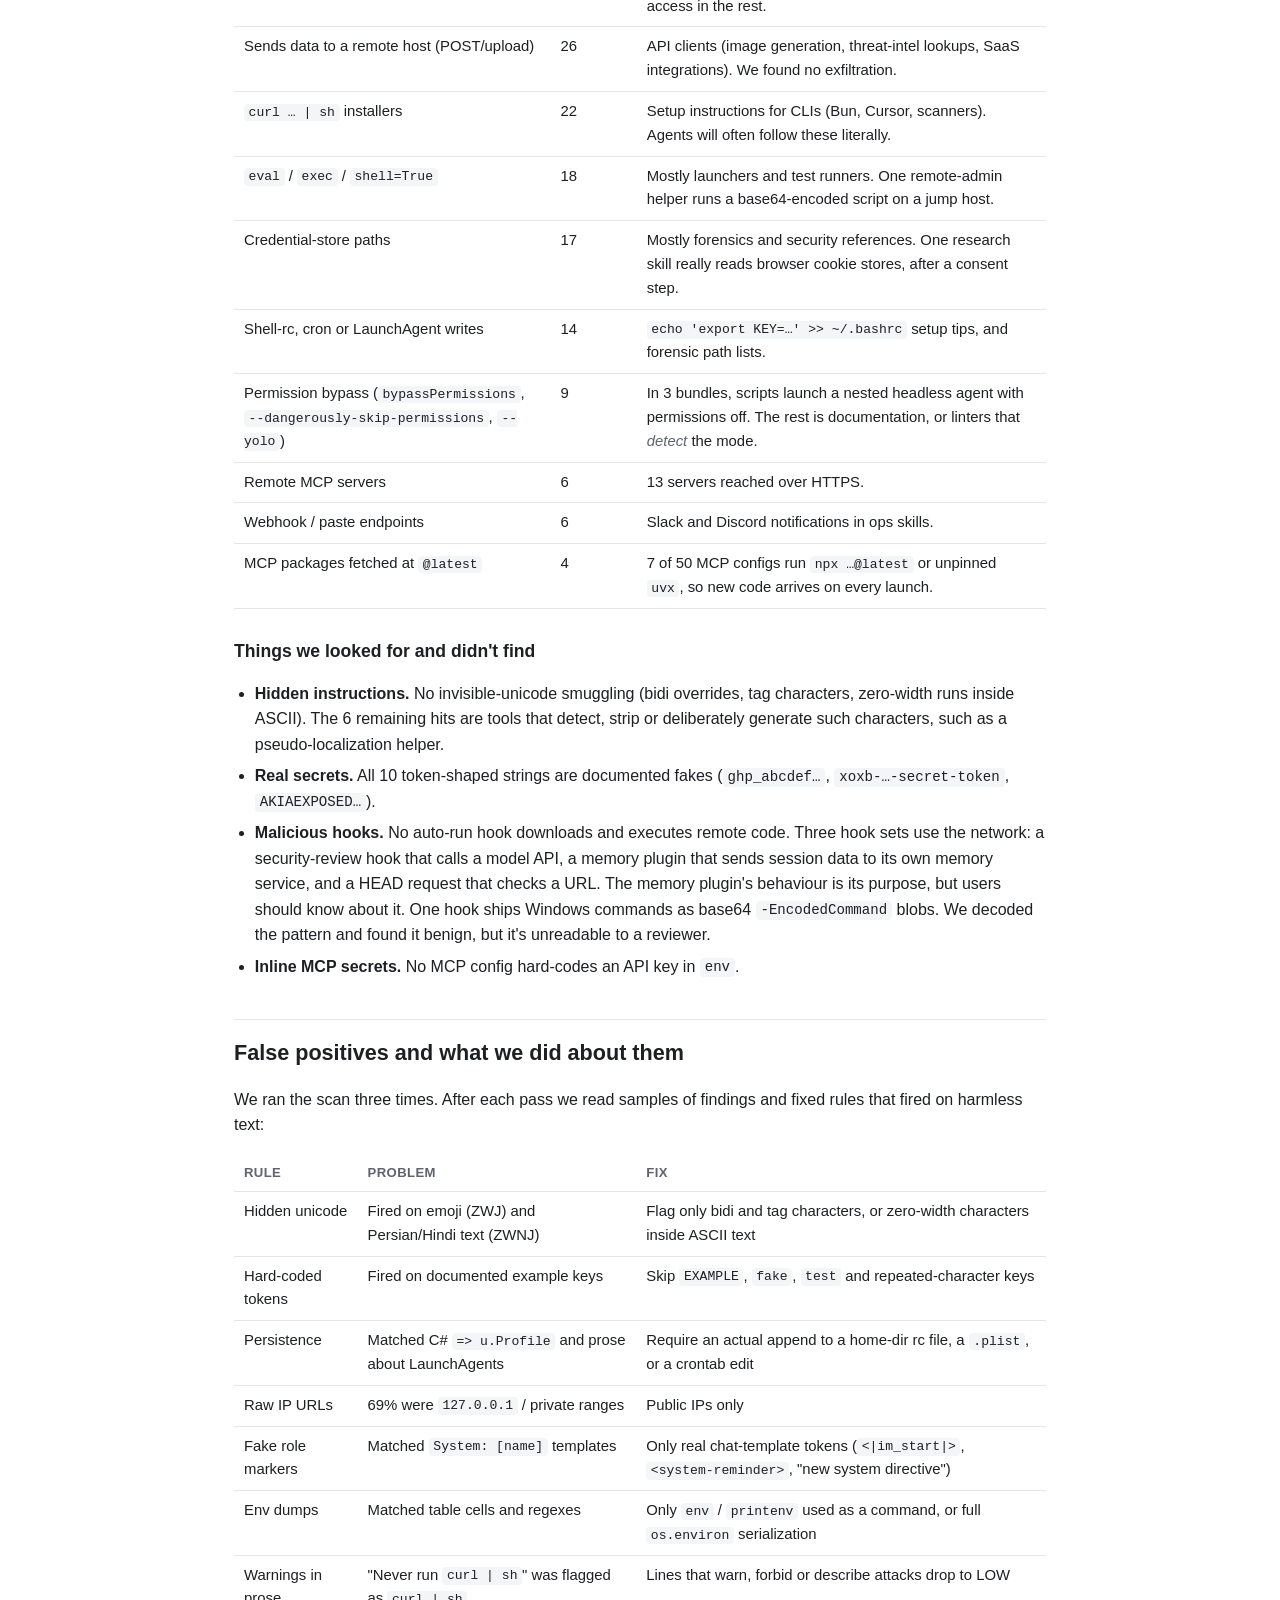
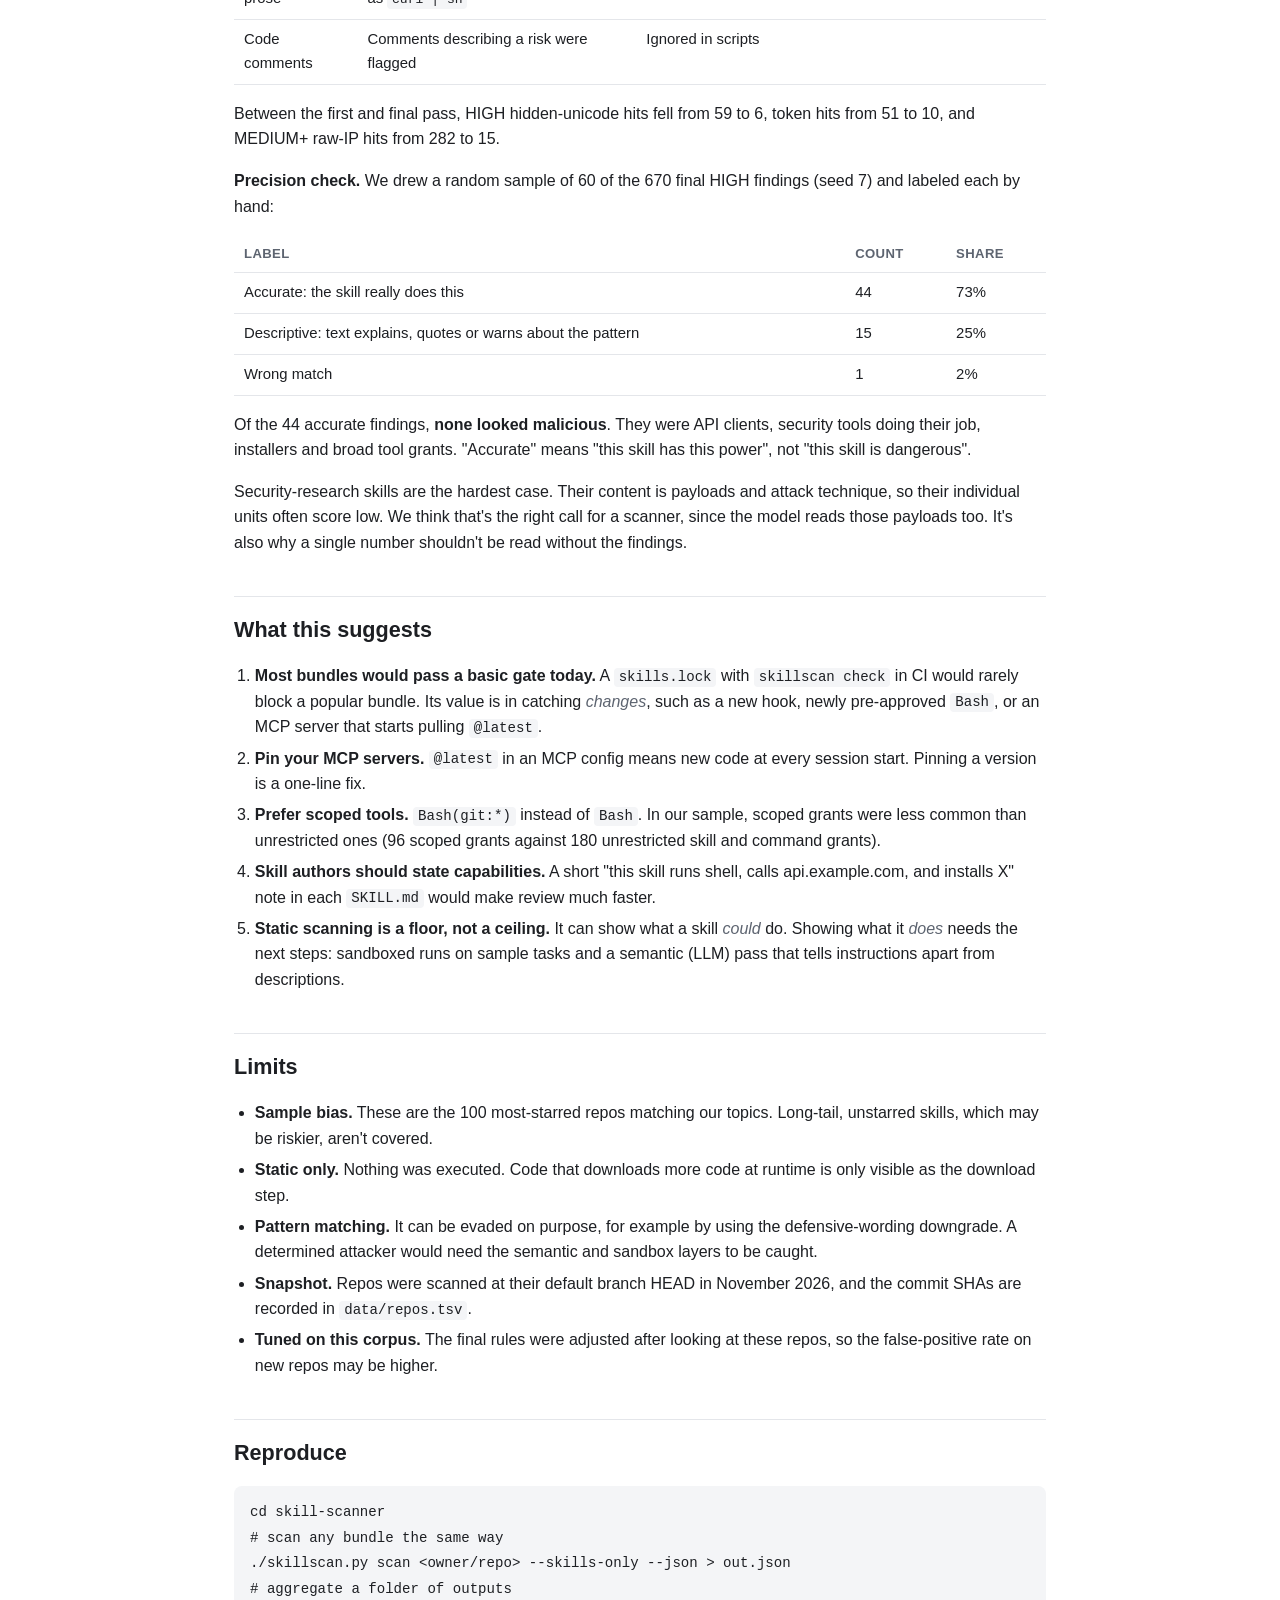
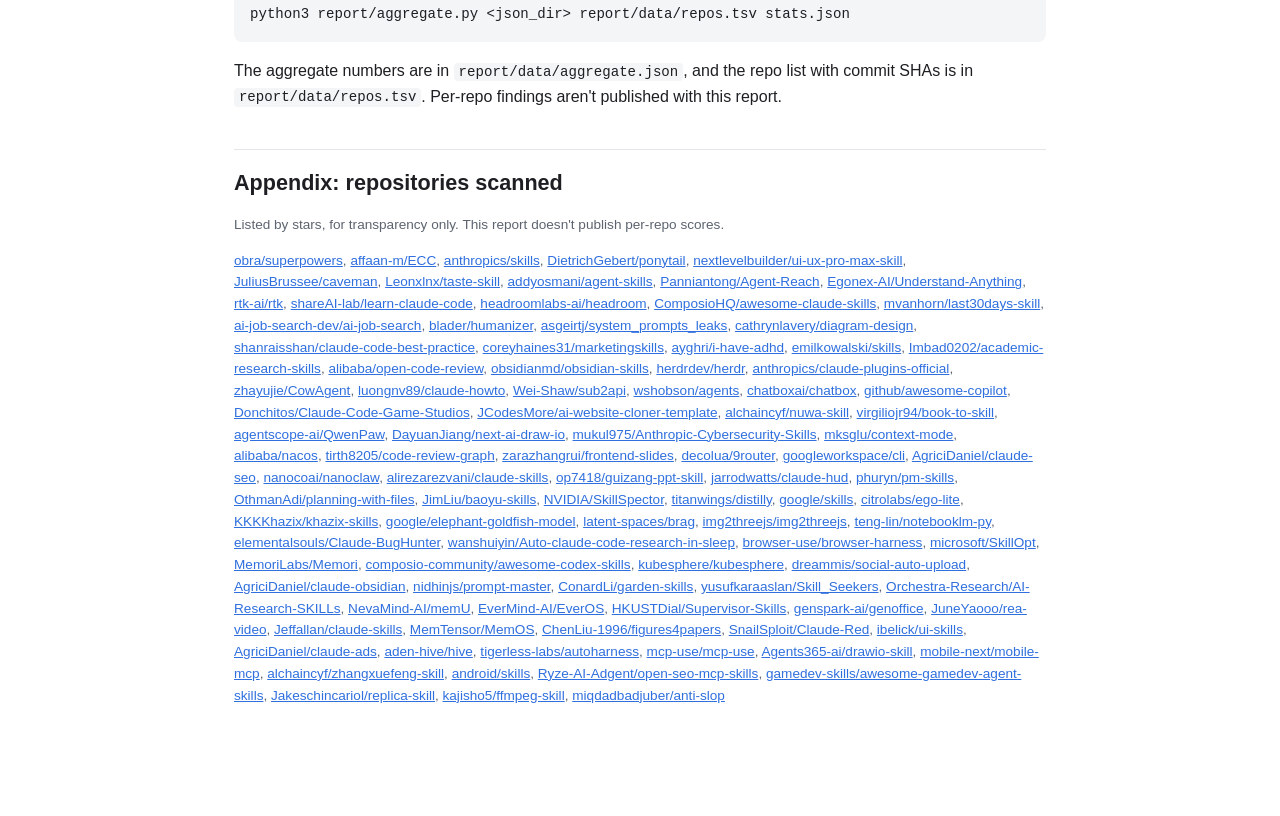
==== commit 182c83e7: "Report: keep update note independent of daily numbers Co-Authored-By: Claude Opus 5.5 <noreply@anthr" ====
--- a/report/REPORT.html
+++ b/report/REPORT.html
@@ -26,7 +26,7 @@
 <body><main>
 <h1 id="we-scanned-100-popular-ai-agent-skill-bundles-heres-what-we-found">We scanned 100 popular AI agent skill bundles. Here's what we found.</h1>
 <p><em>Static scan of 100 public GitHub repositories (4.6M combined stars, 9,535 skills, commands, subagents, hooks and MCP servers) with <a href="../README.md">skillscan</a> 0.1, November 2026.</em></p>
-<p>&gt; <strong>Update, 24 Nov 2026:</strong> the scanner now has a fourth verdict, <strong>CAUTION</strong>, for powerful bundles doing something deliberate, such as calling their own documented backend. <strong>BLOCK</strong> is now reserved for exfiltration-like patterns. Re-scanned under the new rules, the 100 bundles split 88 OK, 8 REVIEW, 4 CAUTION and 0 BLOCK. The numbers below are from the original scan. The live site has the current verdicts.</p>
+<p>&gt; <strong>Update, 24 Nov 2026:</strong> the scanner now has a fourth verdict, <strong>CAUTION</strong>, for powerful bundles doing something deliberate, such as calling their own documented backend. <strong>BLOCK</strong> is now reserved for exfiltration-like patterns. Re-scanned under the new rules, no bundle is BLOCK. A handful moved to CAUTION, and the rest are OK or REVIEW. The numbers below are from the original scan. The live site has the current verdicts.</p>
 <h2 id="tldr">TL;DR</h2>
 <ul><li><strong>We found no malware.</strong> We saw no hidden-instruction smuggling, no real leaked credentials and no obfuscated payloads in auto-run hooks. Every high-severity pattern we checked by hand had a plausible stated purpose.</li><li><strong>Most of the ecosystem is quiet.</strong> 76% of units (7,209 of 9,535) had no findings at all, and the median bundle scored 94/100.</li><li><strong>Power is broad, though, and it's rarely disclosed.</strong> 71 of 100 bundles can run shell commands, 55 talk to the network, and 29 ship hooks that run automatically with no prompt. Nothing on a README tells you which.</li><li><strong>The risky patterns are ordinary ones:</strong> pre-approved unrestricted <code>Bash</code> (180 skills and commands in 13 bundles), <code>curl | sh</code> install steps (22 bundles), MCP servers pulled at <code>@latest</code> (7 of 50), and scripts that launch nested agent sessions with permissions turned off (3 bundles).</li><li><strong>Regex alone isn't enough.</strong> About a quarter of high-severity hits were text that <em>describes</em> or <em>warns against</em> a pattern, which is common in security skills. That's the gap a trust layer has to close.</li></ul>
 <h2 id="why-we-did-this">Why we did this</h2>
